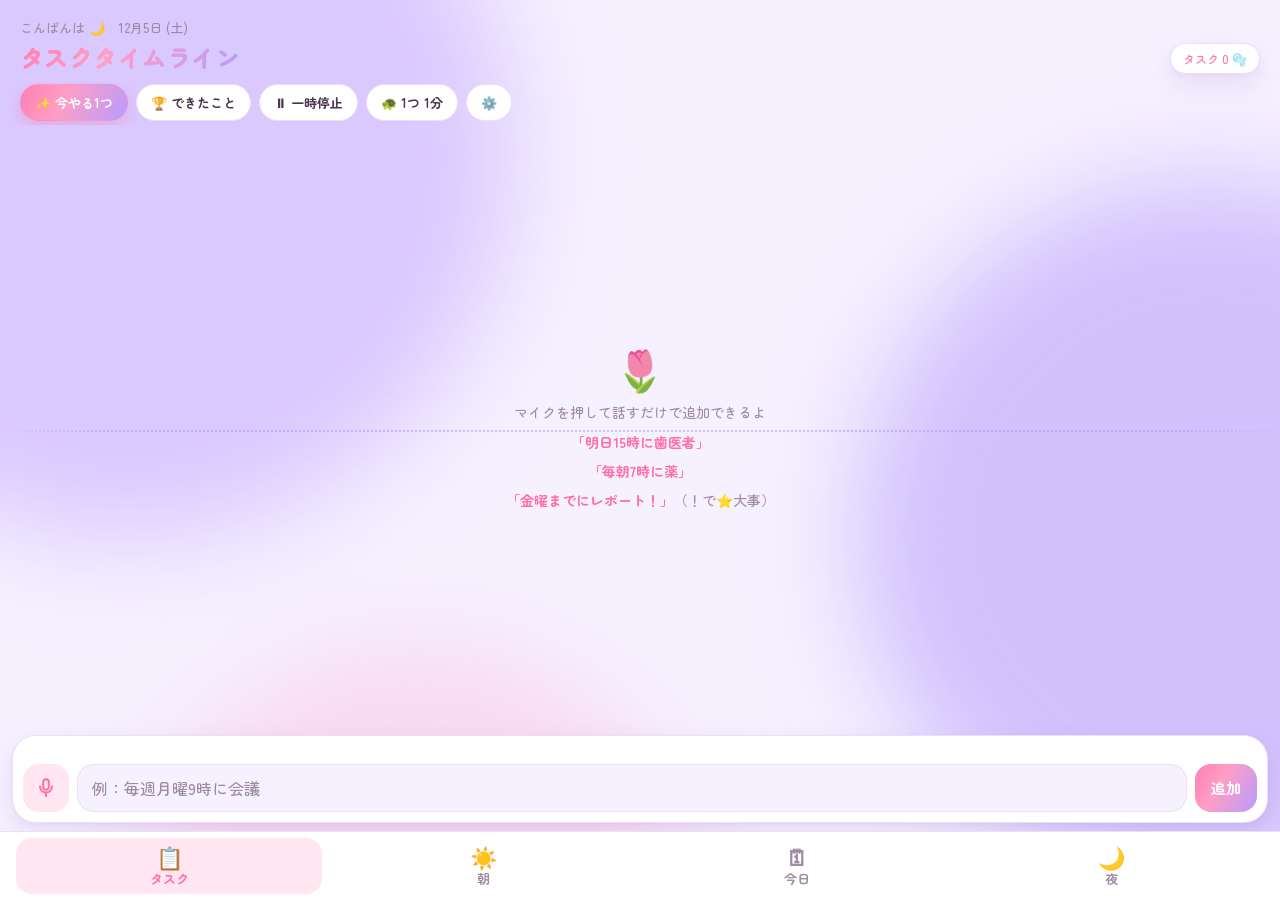
==== index.html @ 44897091 "Add Today and Night tabs, habits, pet, insights, Siri add, step check-off, hidden weight Co-Authored" ====
<!doctype html>
<html lang="ja">
<head>
<meta charset="utf-8">
<meta name="viewport" content="width=device-width, initial-scale=1, viewport-fit=cover">
<meta name="theme-color" content="#f6f1ff" media="(prefers-color-scheme: light)">
<meta name="theme-color" content="#1b1528" media="(prefers-color-scheme: dark)">
<meta name="apple-mobile-web-app-capable" content="yes">
<meta name="mobile-web-app-capable" content="yes">
<meta name="apple-mobile-web-app-status-bar-style" content="default">
<meta name="apple-mobile-web-app-title" content="タスク">
<title>タスクタイムライン</title>
<link rel="manifest" href="manifest.webmanifest">
<link rel="icon" href="icon-192.png">
<link rel="apple-touch-icon" href="apple-touch-icon.png">
<link rel="preconnect" href="https://fonts.googleapis.com">
<link rel="preconnect" href="https://fonts.gstatic.com" crossorigin>
<link href="https://fonts.googleapis.com/css2?family=Zen+Maru+Gothic:wght@500;700;900&display=swap" rel="stylesheet">
<style>
  :root {
    --bg: #f6f1ff;
    --surface: #ffffff;
    --text: #4a3550;
    --muted: #a08ba6;
    --line: #eadff5;
    --accent: #ff6fa8;
    --accent-2: #a98bff;
    --accent-soft: #ffe6f0;
    --done: #3fbf93;
    --warn: #ff5d7a;
    --star: #ffb020;
    --shadow: 0 2px 4px rgba(150, 110, 200, .08), 0 10px 26px rgba(150, 110, 200, .16);
    --grad: linear-gradient(120deg, #ff7eb3 0%, #ff9ec4 40%, #b79bff 100%);
    --blob1: rgba(196, 168, 255, .55);
    --blob2: rgba(165, 135, 250, .45);
    --blob3: rgba(255, 180, 220, .38);

    /* カードのパステル5色：背景 / ふち / 文字 */
    --c0-bg: #ffe4ef; --c0-bd: #ffc6dc; --c0-ink: #d6457f;
    --c1-bg: #eee6ff; --c1-bd: #d8c9ff; --c1-ink: #7556d6;
    --c2-bg: #ffeadf; --c2-bd: #ffd1b8; --c2-ink: #d0663a;
    --c3-bg: #ddf6ec; --c3-bd: #b5e8d4; --c3-ink: #2d9471;
    --c4-bg: #fff3c9; --c4-bd: #ffe38c; --c4-ink: #b08300;
  }
  @media (prefers-color-scheme: dark) {
    :root {
      --bg: #1b1528;
      --surface: #2a2136;
      --text: #fbeef6;
      --muted: #b9a2c0;
      --line: #3d3048;
      --accent: #ff8ab8;
      --accent-2: #bba4ff;
      --accent-soft: #3a2538;
      --done: #6fd9b0;
      --warn: #ff7d93;
      --star: #ffc94d;
      --shadow: 0 2px 4px rgba(0, 0, 0, .25), 0 10px 26px rgba(0, 0, 0, .35);
      --blob1: rgba(150, 110, 255, .26);
      --blob2: rgba(120, 90, 230, .24);
      --blob3: rgba(255, 110, 180, .14);

      --c0-bg: #432739; --c0-bd: #6a3a57; --c0-ink: #ffa3c8;
      --c1-bg: #352b4f; --c1-bd: #514174; --c1-ink: #c6b3ff;
      --c2-bg: #442e2a; --c2-bd: #6b443a; --c2-ink: #ffb894;
      --c3-bg: #23392f; --c3-bd: #335a49; --c3-ink: #8ee5c2;
      --c4-bg: #3d3622; --c4-bd: #63562f; --c4-ink: #ffdd7a;
    }
  }
  * { box-sizing: border-box; -webkit-tap-highlight-color: transparent; }
  html, body { margin: 0; height: 100%; }
  body {
    background: var(--bg);
    color: var(--text);
    font-family: "Zen Maru Gothic", "Hiragino Maru Gothic ProN", "Hiragino Sans", sans-serif;
    font-weight: 500;
    display: flex; flex-direction: column;
    overflow: hidden;
    padding-top: env(safe-area-inset-top);
    -webkit-font-smoothing: antialiased;
  }
  button { font-family: inherit; font-weight: 700; cursor: pointer; }
  [hidden] { display: none !important; }

  /* ふんわり背景 */
  .bgfx { position: fixed; inset: 0; z-index: 0; pointer-events: none; overflow: hidden; }
  .bgfx i { position: absolute; border-radius: 50%; filter: blur(50px); animation: float 18s ease-in-out infinite alternate; }
  .bgfx i:nth-child(1) { width: 60vmax; height: 60vmax; left: -20vmax; top: -18vmax; background: var(--blob1); }
  .bgfx i:nth-child(2) { width: 55vmax; height: 55vmax; right: -22vmax; top: 20vh; background: var(--blob2); animation-delay: -6s; }
  .bgfx i:nth-child(3) { width: 45vmax; height: 45vmax; left: 10vw; bottom: -25vmax; background: var(--blob3); animation-delay: -12s; }
  @keyframes float { to { transform: translate(4vmax, 3vmax) scale(1.08); } }

  header, .controls, .stage, .composer { position: relative; z-index: 1; }
  header { padding: 18px 20px 8px; display: flex; align-items: flex-end; justify-content: space-between; gap: 12px; }
  .hello { font-size: 13px; color: var(--muted); }
  h1 {
    font-size: 24px; font-weight: 900; margin: 2px 0 0; letter-spacing: .02em;
    background: var(--grad); -webkit-background-clip: text; background-clip: text; color: transparent;
  }
  .count {
    font-size: 12px; color: var(--accent); background: var(--surface); border: 1.5px solid var(--line);
    border-radius: 999px; padding: 6px 12px; white-space: nowrap; box-shadow: var(--shadow);
  }
  .count b { font-size: 15px; font-weight: 900; }

  .controls { display: flex; gap: 8px; padding: 2px 20px 4px; overflow-x: auto; scrollbar-width: none; }
  .controls::-webkit-scrollbar { display: none; }
  .chip {
    flex: none;
    border: 1.5px solid var(--line); background: var(--surface); color: var(--text);
    border-radius: 999px; padding: 8px 14px; font-size: 13px;
    transition: transform .15s;
  }
  .chip:active, .btn:active, button.add:active, .mic:active, .row:active { transform: scale(.95); }
  .chip.primary {
    border-color: transparent; background: var(--grad); color: #fff;
    box-shadow: 0 6px 16px rgba(255, 111, 168, .35);
  }
  .chip[aria-pressed="true"]:not(.primary) { border-color: var(--accent); color: var(--accent); background: var(--accent-soft); }

  /* タイムライン */
  .stage {
    flex: 1; overflow: hidden;
    touch-action: pan-y; user-select: none; -webkit-user-select: none; -webkit-touch-callout: none;
    -webkit-mask-image: linear-gradient(90deg, transparent, #000 8%, #000 92%, transparent);
            mask-image: linear-gradient(90deg, transparent, #000 8%, #000 92%, transparent);
  }
  .axis {
    position: absolute; left: 0; right: 0; top: 50%; height: 0;
    border-top: 2.5px dotted var(--accent-2); opacity: .5;
  }
  .track { position: absolute; inset: 0; }
  .slot { position: absolute; top: 0; left: 0; width: 180px; height: 100%; will-change: transform; }
  .bob { position: absolute; inset: 0; display: flex; align-items: center; }
  .c0 { --cbg: var(--c0-bg); --bd: var(--c0-bd); --ink: var(--c0-ink); }
  .c1 { --cbg: var(--c1-bg); --bd: var(--c1-bd); --ink: var(--c1-ink); }
  .c2 { --cbg: var(--c2-bg); --bd: var(--c2-bd); --ink: var(--c2-ink); }
  .c3 { --cbg: var(--c3-bg); --bd: var(--c3-bd); --ink: var(--c3-ink); }
  .c4 { --cbg: var(--c4-bg); --bd: var(--c4-bd); --ink: var(--c4-ink); }
  .card {
    position: relative; width: calc(100% - 12px); margin: 0 auto; min-height: 96px;
    background: var(--cbg); border: 2px solid var(--bd);
    border-radius: 22px; padding: 12px 14px 12px; box-shadow: var(--shadow);
    font-size: 15px; line-height: 1.45; word-break: break-word; cursor: pointer;
    transition: transform .2s;
  }
  .slot.overdue .card { border-color: var(--warn); }
  .slot.star .card {
    transform: scale(1.08); border-color: var(--star);
    box-shadow: 0 0 0 3px color-mix(in srgb, var(--star) 30%, transparent), 0 10px 28px color-mix(in srgb, var(--star) 35%, transparent);
  }
  .card .badge { position: absolute; top: -10px; right: -6px; font-size: 18px; filter: drop-shadow(0 2px 3px rgba(0,0,0,.15)); }
  .card.pressing { transform: scale(.92) !important; transition: transform .55s cubic-bezier(.3, .0, .3, 1); }
  .card-top { display: flex; gap: 8px; align-items: flex-start; }
  .emo {
    flex: none; width: 30px; height: 30px; border-radius: 50%;
    display: grid; place-items: center; font-size: 17px;
    background: var(--surface); box-shadow: 0 0 0 2px var(--bd);
  }
  .title { font-weight: 700; padding-top: 4px; }
  .meta { display: flex; flex-wrap: wrap; gap: 4px 6px; margin-top: 8px; font-size: 11px; }
  .tag { border-radius: 999px; padding: 2px 8px; background: var(--surface); color: var(--ink, var(--accent)); font-weight: 700; }
  .tag.today { background: var(--ink, var(--accent)); color: var(--surface); }
  .tag.overdue { background: var(--warn); color: #fff; }
  .slot.done .card { opacity: .55; }
  .slot.done .title { text-decoration: line-through; text-decoration-thickness: 2px; }

  .empty {
    position: absolute; inset: 0; display: grid; place-items: center;
    color: var(--muted); font-size: 14px; text-align: center; padding: 24px; line-height: 2.1;
  }
  .empty .big { font-size: 40px; line-height: 1.2; margin-bottom: 6px; }
  .empty b { color: var(--accent); font-weight: 700; }
  .tip {
    position: absolute; left: 0; right: 0; bottom: 8px; text-align: center;
    font-size: 11px; color: var(--muted); pointer-events: none;
  }

  /* 今やる1つ */
  .focus {
    position: absolute; inset: 0; z-index: 2;
    background: color-mix(in srgb, var(--bg) 82%, transparent);
    backdrop-filter: blur(8px); -webkit-backdrop-filter: blur(8px);
    display: flex; flex-direction: column; align-items: center; justify-content: center;
    padding: 20px; gap: 14px;
  }
  .focus-label {
    font-size: 13px; font-weight: 700; color: var(--accent);
    background: var(--surface); border-radius: 999px; padding: 5px 14px; box-shadow: var(--shadow);
  }
  #focusBody { width: min(340px, 100%); display: flex; flex-direction: column; align-items: center; gap: 14px; }
  .focus-card {
    position: relative;
    width: 100%; min-height: 170px; padding: 26px 22px 22px; border-radius: 30px; text-align: center;
    background: var(--cbg); border: 2.5px solid var(--bd); box-shadow: var(--shadow);
    display: flex; flex-direction: column; justify-content: center; align-items: center; gap: 10px;
    touch-action: none; cursor: grab;
  }
  .focus-card.star { border-color: var(--star); }
  .focus-card .badge { position: absolute; top: -12px; right: 14px; font-size: 26px; }
  .focus-card.enter { animation: enter .5s cubic-bezier(.2, .9, .3, 1.35); }
  @keyframes enter { from { transform: translateX(45vw) scale(.8) rotate(6deg); opacity: 0; } }
  .focus-card .emo { width: 56px; height: 56px; font-size: 30px; box-shadow: 0 0 0 3px var(--bd); }
  .focus-title { font-size: 22px; font-weight: 900; line-height: 1.45; word-break: break-word; color: var(--text); }
  .focus-card .meta { justify-content: center; font-size: 12px; margin: 0; }
  .focus-hint { font-size: 12px; color: var(--muted); text-align: center; }
  .focus-btns { display: flex; gap: 10px; }
  .btn {
    padding: 12px 22px; font-size: 15px; border-radius: 999px;
    border: 1.5px solid var(--line); background: var(--surface); color: var(--text);
    transition: transform .15s;
  }
  .btn.go { border-color: transparent; background: var(--grad); color: #fff; box-shadow: 0 6px 16px rgba(255, 111, 168, .35); }
  .focus-clear { font-size: 18px; font-weight: 700; text-align: center; line-height: 1.9; }
  .focus-clear .big { font-size: 48px; }

  .timer { width: min(340px, 100%); display: flex; flex-direction: column; align-items: center; gap: 8px; }
  .timer-row { display: flex; gap: 6px; align-items: center; font-size: 13px; color: var(--muted); flex-wrap: wrap; justify-content: center; }
  .timer-row .chip { padding: 6px 12px; }
  .timer-left { font-size: 34px; font-weight: 900; font-variant-numeric: tabular-nums; color: var(--accent); }
  .bar { width: 100%; height: 10px; border-radius: 10px; background: var(--surface); box-shadow: inset 0 0 0 1.5px var(--line); overflow: hidden; }
  .bar i { display: block; height: 100%; border-radius: 10px; background: var(--grad); width: 0; transition: width 1s linear; }

  /* 入力欄 */
  .composer {
    margin: 0 12px 8px;
    padding: 8px 10px 10px;
    background: var(--surface); border: 1.5px solid var(--line);
    border-radius: 24px; box-shadow: var(--shadow);
  }
  .preview { min-height: 20px; font-size: 12px; color: var(--accent); padding: 0 6px 6px; font-weight: 700; }
  form.input-row { display: flex; gap: 8px; }
  input {
    flex: 1; min-width: 0; font-size: 16px; padding: 11px 14px; font-family: inherit; font-weight: 500;
    border-radius: 16px; border: 1.5px solid var(--line); background: var(--bg); color: var(--text);
  }
  input::placeholder { color: var(--muted); }
  input:focus { outline: none; border-color: var(--accent); }
  .mic {
    width: 46px; flex: none; border-radius: 16px; border: 0;
    background: var(--accent-soft); color: var(--accent); display: grid; place-items: center;
    transition: transform .15s;
  }
  .mic svg { width: 22px; height: 22px; }
  .mic.listening { background: var(--grad); color: #fff; animation: listen 1.1s ease-in-out infinite; }
  @keyframes listen { 50% { box-shadow: 0 0 0 8px var(--accent-soft); } }
  button.add {
    border: 0; border-radius: 16px; padding: 0 16px; font-size: 15px;
    background: var(--grad); color: #fff; transition: transform .15s;
  }

  /* お知らせ */
  .toast {
    position: fixed; left: 16px; right: 16px; z-index: 40;
    bottom: calc(130px + env(safe-area-inset-bottom));
    display: flex; align-items: center; gap: 12px; justify-content: space-between;
    padding: 12px 16px; border-radius: 18px;
    background: var(--text); color: var(--bg); font-weight: 700;
    font-size: 14px; transform: translateY(12px) scale(.96); opacity: 0; pointer-events: none;
    transition: transform .25s cubic-bezier(.2, .9, .3, 1.3), opacity .2s;
  }
  .toast.show { transform: none; opacity: 1; pointer-events: auto; }
  .toast button { flex: none; border: 0; background: none; color: var(--accent); font-size: 14px; padding: 4px; }

  /* 紙吹雪 */
  .confetti { position: fixed; inset: 0; z-index: 50; pointer-events: none; overflow: hidden; }
  .confetti span {
    position: absolute; left: var(--x); top: var(--y); font-size: var(--s);
    animation: pop 1.2s cubic-bezier(.15, .7, .3, 1) forwards;
  }
  .confetti span.p { width: 9px; height: 13px; border-radius: 3px; background: var(--c); }
  @keyframes pop {
    0% { transform: translate(-50%, -50%) scale(.3); opacity: 1; }
    70% { opacity: 1; }
    100% { transform: translate(calc(-50% + var(--dx)), calc(-50% + var(--dy))) rotate(var(--r)) scale(1); opacity: 0; }
  }

  /* 下のタブ（タスク／朝） */
  .tabbar {
    position: relative; z-index: 6; display: flex; gap: 8px;
    padding: 6px 16px calc(6px + env(safe-area-inset-bottom));
    background: var(--surface); border-top: 1.5px solid var(--line);
  }
  .tabbar button {
    flex: 1; border: 0; background: none; color: var(--muted);
    font-size: 13px; padding: 6px 0; border-radius: 16px;
    display: flex; flex-direction: column; align-items: center; gap: 1px;
  }
  .tabbar button span { font-size: 22px; line-height: 1.1; }
  .tabbar button.on { color: var(--accent); background: var(--accent-soft); }
  .page-view {
    position: fixed; left: 0; right: 0; top: env(safe-area-inset-top); bottom: 70px;
    z-index: 5; background: var(--bg);
  }
  .page-view iframe { position: absolute; inset: 0; width: 100%; height: 100%; border: 0; display: block; }
  body.running .tabbar { display: none; }
  body.running .page-view { bottom: env(safe-area-inset-bottom); }

  /* シート */
  .sheet-bg {
    position: fixed; inset: 0; z-index: 30; background: rgba(60, 40, 90, .28);
    display: none; align-items: flex-end;
  }
  .sheet-bg.open { display: flex; }
  .sheet {
    width: 100%; background: var(--surface); border-radius: 28px 28px 0 0;
    padding: 22px 16px calc(18px + env(safe-area-inset-bottom));
    max-height: 88vh; overflow-y: auto;
    animation: up .28s cubic-bezier(.2, .9, .3, 1.1);
  }
  .sheet.tall { height: 88vh; }
  @keyframes up { from { transform: translateY(40px); opacity: 0; } }
  .sheet h2 { margin: 0 0 4px; font-size: 18px; font-weight: 900; }
  .sheet p.title-line { margin: 0 0 4px; font-size: 18px; font-weight: 700; word-break: break-word; }
  .sheet .hint { font-size: 13px; color: var(--muted); margin-bottom: 12px; line-height: 1.7; }
  .row {
    display: block; width: 100%; padding: 14px 16px; margin-top: 8px; font-size: 15px; text-align: left;
    border-radius: 16px; border: 1.5px solid var(--line); background: var(--bg); color: var(--text);
    transition: transform .15s;
  }
  .row small { float: right; color: var(--muted); font-size: 13px; font-weight: 500; }
  .row.center { text-align: center; }
  .row.go { background: var(--grad); color: #fff; border-color: transparent; }
  .danger { color: var(--warn); }
  .grid { display: grid; grid-template-columns: repeat(4, 1fr); gap: 8px; }
  .grid2 { display: grid; grid-template-columns: 1fr 1fr; gap: 0 8px; }
  .grid button {
    padding: 12px 0; font-size: 14px; border-radius: 16px;
    border: 1.5px solid var(--line); background: var(--bg); color: var(--text);
  }
  .grid button.on { border-color: transparent; color: #fff; background: var(--grad); }
  .custom { display: flex; gap: 8px; align-items: center; margin-top: 12px; }
  .custom input { flex: 1; }
  .custom span { color: var(--muted); }
  .sub-preview { min-height: 18px; font-size: 12px; color: var(--accent); font-weight: 700; padding: 6px 4px 0; }

  /* できたこと */
  .stats { display: grid; grid-template-columns: repeat(3, 1fr); gap: 8px; margin: 12px 0 18px; }
  .stat {
    background: var(--bg); border: 1.5px solid var(--line); border-radius: 18px;
    padding: 12px 6px; text-align: center;
  }
  .stat b { display: block; font-size: 26px; font-weight: 900; color: var(--accent); line-height: 1.2; }
  .stat span { font-size: 11px; color: var(--muted); }
  .stat.fire b { background: linear-gradient(120deg, #ff8a3d, #ff4f8b); -webkit-background-clip: text; background-clip: text; color: transparent; }
  .day-head { font-size: 13px; font-weight: 900; color: var(--muted); margin: 16px 4px 6px; display: flex; justify-content: space-between; }
  .done-item {
    display: flex; align-items: center; gap: 10px; padding: 10px 12px; margin-bottom: 6px;
    background: var(--bg); border-radius: 16px; border: 1.5px solid var(--line);
  }
  .done-item .emo { width: 32px; height: 32px; box-shadow: 0 0 0 2px var(--line); }
  .done-item .txt { flex: 1; min-width: 0; font-weight: 700; word-break: break-word; font-size: 14px; }
  .done-item .txt small { display: block; font-weight: 500; color: var(--muted); font-size: 11px; }
  .done-item button {
    flex: none; border: 0; border-radius: 999px; padding: 6px 10px; font-size: 12px;
    background: var(--surface); color: var(--accent); box-shadow: 0 0 0 1.5px var(--line);
  }
  .done-item button.x { color: var(--muted); padding: 6px 9px; }
  .done-empty { text-align: center; color: var(--muted); padding: 30px 0; line-height: 2; }

  .setting-note { font-size: 12px; color: var(--muted); margin: 6px 4px 0; line-height: 1.7; }
</style>
</head>
<body>
  <div class="bgfx"><i></i><i></i><i></i></div>

  <header>
    <div>
      <div class="hello" id="hello"></div>
      <h1>タスクタイムライン</h1>
    </div>
    <span class="count" id="count"></span>
  </header>
  <div class="controls">
    <button class="chip primary" id="focusBtn" aria-pressed="false">✨ 今やる1つ</button>
    <button class="chip" id="doneBtn">🏆 できたこと</button>
    <button class="chip" id="pause" aria-pressed="false">⏸ 一時停止</button>
    <button class="chip" id="speedBtn"></button>
    <button class="chip" id="settingsBtn" aria-label="設定">⚙️</button>
  </div>

  <div class="stage" id="stage">
    <div class="axis"></div>
    <div class="track" id="track"></div>
    <div class="empty" id="empty">
      <div><div class="big">🌷</div>マイクを押して話すだけで追加できるよ<br>
      <b>「明日15時に歯医者」</b><br><b>「毎朝7時に薬」</b><br><b>「金曜までにレポート！」</b>（！で⭐大事）</div>
    </div>
    <div class="tip" id="tip">タップでメニュー ・ 長押しで完了 💖</div>
    <div class="focus" id="focus" hidden>
      <div class="focus-label">✨ 今やること</div>
      <div id="focusBody"></div>
      <div class="timer" id="timer"></div>
    </div>
  </div>

  <div class="composer">
    <div class="preview" id="preview"></div>
    <form class="input-row" id="form" autocomplete="off">
      <button class="mic" id="mic" type="button" aria-label="話して追加">
        <svg viewBox="0 0 24 24" fill="none" stroke="currentColor" stroke-width="2.2" stroke-linecap="round" stroke-linejoin="round"><rect x="9" y="2.5" width="6" height="11.5" rx="3"/><path d="M5.5 10.5a6.5 6.5 0 0 0 13 0M12 17v4"/></svg>
      </button>
      <input id="input" placeholder="例：毎週月曜9時に会議" maxlength="80" enterkeyhint="done">
      <button class="add" type="submit">追加</button>
    </form>
  </div>

  <div class="page-view" id="pageView" hidden></div>
  <nav class="tabbar" id="tabbar">
    <button type="button" class="on" data-tab="tasks"><span>📋</span>タスク</button>
    <button type="button" data-tab="morning"><span>☀️</span>朝</button>
    <button type="button" data-tab="today"><span>🗓</span>今日</button>
    <button type="button" data-tab="night"><span>🌙</span>夜</button>
  </nav>

  <div class="toast" id="toast"><span id="toastMsg"></span><button id="toastUndo" type="button">取り消す</button></div>
  <div class="confetti" id="confetti"></div>

  <!-- タスク操作 -->
  <div class="sheet-bg" id="taskSheet">
    <div class="sheet">
      <p class="title-line" id="sheetTitle"></p>
      <div class="hint" id="sheetDue"></div>
      <div id="editBox" hidden>
        <form class="custom input-row" id="editForm" style="margin:0" autocomplete="off">
          <input id="editInput" maxlength="80" enterkeyhint="done" aria-label="新しい内容">
          <button class="add" type="submit" style="padding:12px 16px">保存</button>
        </form>
        <div class="sub-preview" id="editPreview"></div>
      </div>
      <button class="row center go" id="toggleDone">完了にする</button>
      <div class="grid2">
        <button class="row center" id="editTitleBtn">✏️ タイトル</button>
        <button class="row center" id="editDueBtn">📅 日時</button>
        <button class="row center" id="starBtn">⭐ 大事にする</button>
        <button class="row center" id="sheetSnooze">⏰ 延期</button>
      </div>
      <button class="row center danger" id="remove">削除</button>
      <button class="row center" data-close>閉じる</button>
    </div>
  </div>

  <!-- 延期 -->
  <div class="sheet-bg" id="snoozeSheet">
    <div class="sheet">
      <h2>⏰ いつにする？</h2>
      <div class="hint" id="snoozeHint"></div>
      <div id="snoozeList"></div>
      <button class="row center" data-close>閉じる</button>
    </div>
  </div>

  <!-- できたこと -->
  <div class="sheet-bg" id="doneSheet">
    <div class="sheet tall">
      <h2>🏆 できたこと</h2>
      <div class="stats" id="stats"></div>
      <div id="doneList"></div>
      <button class="row center" data-close>閉じる</button>
    </div>
  </div>

  <!-- 流れる速さ -->
  <div class="sheet-bg" id="speedSheet">
    <div class="sheet">
      <h2>🐢 流れる速さ 🐇</h2>
      <div class="hint">1つのタスクが、画面の右端から左端まで流れる時間です</div>
      <div class="grid" id="speedGrid"></div>
      <div class="custom">
        <input id="speedInput" type="number" inputmode="decimal" min="0.1" max="120" step="0.1" placeholder="好きな時間">
        <span>分</span>
        <button class="add" id="speedSet" type="button" style="padding:12px 16px">決定</button>
      </div>
      <button class="row center" data-close>閉じる</button>
    </div>
  </div>

  <!-- 設定 -->
  <div class="sheet-bg" id="settingsSheet">
    <div class="sheet">
      <h2>⚙️ 設定</h2>
      <button class="row" id="notifyBtn">🔔 通知<small id="notifyState"></small></button>
      <div class="setting-note" id="notifyNote"></div>
      <button class="row" id="exportBtn">💾 バックアップを保存<small id="backupState">ファイルに書き出す</small></button>
      <button class="row" id="importBtn">📂 バックアップから戻す<small>ファイルを選ぶ</small></button>
      <input type="file" id="importFile" accept="application/json,.json" hidden>
      <div class="setting-note">タスクはこの端末の中に保存されています。iPhoneでは「ホーム画面に追加」して使うと、データが消えにくくなります。</div>
      <button class="row center" data-close>閉じる</button>
    </div>
  </div>

<script>
const KEY = 'task-app:tasks';
const LOG_KEY = 'task-app:log';
const SPEED_KEY = 'task-app:crossMinutes';
const BACKUP_KEY = 'task-app:lastBackup';   // 最後にバックアップした時刻（ミリ秒）
const NAG_KEY = 'task-app:backupNag';       // 最後に「保存しておく？」と出した時刻
const SLOT_W = 180;
const SPEED_CHOICES = [1 / 6, 0.5, 1, 2, 3, 5, 10, 30];
const WD = '日月火水木金土';
const DAY = 86400e3;

function read(key, fallback) {
  try { const v = JSON.parse(localStorage.getItem(key)); return v ?? fallback; } catch { return fallback; }
}
function write(key, value) {
  try { localStorage.setItem(key, JSON.stringify(value)); } catch {}
}

let tasks = read(KEY, []);
let log = read(LOG_KEY, []);   // 完了の記録 { id, taskId, title, at, repeat }
let crossMinutes = read(SPEED_KEY, 1);
let offset = 0, paused = false, dragging = false, lastX = 0, moved = 0;
let selectedId = null;
let view = [], slots = [];
let focusMode = false, skipped = new Set(), current = null;

const $ = id => document.getElementById(id);
const track = $('track'), stage = $('stage');
const save = () => { write(KEY, tasks); write(LOG_KEY, log); };
const newId = () => Date.now().toString(36) + Math.random().toString(36).slice(2, 6);
const pad = n => String(n).padStart(2, '0');
const startOfDay = d => new Date(d.getFullYear(), d.getMonth(), d.getDate());
const addDays = (d, n) => new Date(d.getFullYear(), d.getMonth(), d.getDate() + n);
const withTime = (d, h, mi) => new Date(d.getFullYear(), d.getMonth(), d.getDate(), h, mi);
const dayKey = ts => { const d = new Date(ts); return `${d.getFullYear()}-${d.getMonth() + 1}-${d.getDate()}`; };
const sameDay = (a, b) => dayKey(a) === dayKey(b);

// 以前のデータの引き継ぎ：完了済みなのに記録がないものを記録に入れる
tasks.forEach(t => {
  if (t.done && !t.doneAt) {
    t.doneAt = Date.now();
    log.push({ id: newId(), taskId: t.id, title: t.title, at: t.doneAt, repeat: false });
  }
});
save();
try { navigator.storage && navigator.storage.persist && navigator.storage.persist(); } catch {}

/* ───────── 絵文字と色 ───────── */
const EMOJI = [
  [/歯医者|歯科|歯/, '🦷'], [/病院|通院|診察|健診|検診/, '🏥'], [/薬|サプリ/, '💊'],
  [/ゴミ|ごみ/, '🗑️'], [/会議|ミーティング|打ち合わせ|mtg/i, '💼'], [/電話|連絡|tel/i, '📞'],
  [/メール|返信|LINE|ライン/i, '💌'], [/買|購入|スーパー|コンビニ|牛乳|卵/, '🛍️'],
  [/支払|払う|家賃|振込|請求|税/, '💸'], [/掃除|片付け|片づけ/, '🧹'], [/洗濯/, '🧺'],
  [/料理|ご飯|ごはん|夕飯|朝ごはん|ランチ|弁当/, '🍳'], [/ジム|筋トレ|運動|ストレッチ|ヨガ|ランニング/, '💪'],
  [/美容院|美容室|ネイル|まつげ|カット/, '💇‍♀️'], [/レポート|資料|書類|提出|課題|宿題/, '📝'],
  [/勉強|読書|本/, '📚'], [/日記|ノート/, '📔'], [/誕生日|プレゼント/, '🎁'],
  [/旅行|予約|ホテル|チケット/, '✈️'], [/出勤|仕事|会社/, '👜'], [/寝る|睡眠|早寝/, '🌙'],
  [/水やり|花|植物/, '🌱'], [/水|ドリンク/, '🥤'], [/猫|ねこ/, '🐱'], [/犬|いぬ|散歩/, '🐶'],
  [/カフェ|コーヒー/, '☕'], [/デート|会う|友達/, '💕'], [/お風呂|風呂|シャワー/, '🛁'],
];
const FALLBACK = ['🌷', '✨', '🍓', '🫧', '🎀', '🌈', '💫', '🍑'];
const hash = (s, seed, mul) => { let h = seed; for (const c of String(s)) h = (h * mul + c.charCodeAt(0)) >>> 0; return h; };
function emojiFor(t) {
  for (const [re, e] of EMOJI) if (re.test(t.title)) return e;
  return FALLBACK[hash(t.id, 0, 31) % FALLBACK.length];
}
const colorFor = t => `c${hash(t.id, 7, 17) % 5}`;

/* ───────── 繰り返し ───────── */
function occurs(rep, d) {
  const dow = d.getDay();
  if (rep.type === 'daily') return true;
  if (rep.type === 'weekdays') return dow >= 1 && dow <= 5;
  if (rep.type === 'weekly') return rep.days.includes(dow);
  if (rep.type === 'monthly') {
    const last = new Date(d.getFullYear(), d.getMonth() + 1, 0).getDate();
    return d.getDate() === Math.min(rep.day, last);
  }
  return false;
}
// from の日（含む）以降で、最初に当てはまる日時
function firstOccurrence(rep, from, h, mi, allDay) {
  const now = new Date();
  for (let i = 0; i < 400; i++) {
    const day = addDays(startOfDay(from), i);
    if (!occurs(rep, day)) continue;
    const at = allDay ? day : withTime(day, h, mi);
    if (allDay ? day >= startOfDay(now) : at > now) return at;
  }
  return null;
}
function nextDue(t) {
  const d = new Date(t.due);
  return firstOccurrence(t.repeat, addDays(startOfDay(d), 1), d.getHours(), d.getMinutes(), t.allDay)?.getTime() ?? null;
}
function repeatLabel(rep) {
  if (!rep) return '';
  if (rep.type === 'daily') return '毎日';
  if (rep.type === 'weekdays') return '平日';
  if (rep.type === 'weekly') return `毎週${rep.days.map(i => WD[i]).join('・')}`;
  if (rep.type === 'monthly') return `毎月${rep.day}日`;
  return '';
}

/* ───────── 日本語の日時を読み取る ───────── */
function parseJa(raw) {
  let text = raw.replace(/[０-９：／]/g, c => String.fromCharCode(c.charCodeAt(0) - 0xFEE0));
  const now = new Date();
  const today = startOfDay(now);
  let date = null, h = null, mi = 0, m, repeat = null, night = false;
  const take = re => { const r = text.match(re); if (r) text = text.replace(r[0], ' '); return r; };

  // 最後に「！」があれば大事マーク
  let star = false;
  if (/[!！]+\s*$/.test(text)) { star = true; text = text.replace(/[!！]+\s*$/, ''); }

  // 繰り返し
  if (take(/平日/)) repeat = { type: 'weekdays' };
  else if ((m = take(/毎月\s*(\d{1,2})\s*日/))) repeat = { type: 'monthly', day: +m[1] };
  else if ((m = take(/毎週\s*([日月火水木金土・、と曜]+)/))) {
    const days = [...new Set([...m[1].replace(/曜日?/g, '')].filter(c => WD.includes(c)).map(c => WD.indexOf(c)))].sort();
    repeat = { type: 'weekly', days: days.length ? days : [today.getDay()] };
  } else if ((m = take(/毎\s*([日月火水木金土])曜日?/))) repeat = { type: 'weekly', days: [WD.indexOf(m[1])] };
  else if ((m = take(/毎(日|朝|晩|夜)/))) { repeat = { type: 'daily' }; night = m[1] === '晩' || m[1] === '夜'; }
  else if (take(/毎週/)) repeat = { type: 'weekly', days: [today.getDay()] };
  else if (take(/毎月/)) repeat = { type: 'monthly', day: today.getDate() };

  // ○時間後・○分後
  if (!repeat && ((m = take(/(\d+)\s*時間後/)) || (m = take(/(\d+)\s*分後/)))) {
    const ms = m[0].includes('時間') ? +m[1] * 3600e3 : +m[1] * 60e3;
    return finish(text, raw, new Date(now.getTime() + ms), false, null, star);
  }

  // 日付
  if (!repeat) {
    if ((m = take(/(\d+)\s*日後/))) date = addDays(today, +m[1]);
    else if (take(/明後日|あさって/)) date = addDays(today, 2);
    else if (take(/明日|あした/)) date = addDays(today, 1);
    else if (take(/今日|きょう/)) date = today;
    else if ((m = take(/(\d{1,2})\s*月\s*(\d{1,2})\s*日/)) || (m = take(/(\d{1,2})\/(\d{1,2})/))) {
      date = new Date(today.getFullYear(), +m[1] - 1, +m[2]);
      if (date < today) date.setFullYear(date.getFullYear() + 1);
    } else if ((m = take(/(今週|来週|再来週)?\s*の?\s*([日月火水木金土])曜日?/))) {
      const target = WD.indexOf(m[2]);
      const dow = today.getDay();
      if (m[1]) {
        const monday = addDays(today, -((dow + 6) % 7));
        date = addDays(monday, (target + 6) % 7 + { 今週: 0, 来週: 1, 再来週: 2 }[m[1]] * 7);
      } else {
        date = addDays(today, (target - dow + 7) % 7);
      }
    } else if ((m = take(/(\d{1,2})\s*日/))) {
      date = new Date(today.getFullYear(), today.getMonth(), +m[1]);
      if (date < today) date.setMonth(date.getMonth() + 1);
    }
  }

  // 時刻
  let ampm = null;
  if ((m = take(/(午前|午後|朝|夜|夕方|夜中)?\s*(\d{1,2})\s*時\s*(半|(\d{1,2})\s*分)?/))) {
    ampm = m[1]; h = +m[2]; mi = m[3] === '半' ? 30 : (m[4] ? +m[4] : 0);
  } else if ((m = take(/(午前|午後|朝|夜|夕方)?\s*(\d{1,2}):(\d{2})/))) {
    ampm = m[1]; h = +m[2]; mi = +m[3];
  }
  if (h !== null) {
    if (!ampm && night) ampm = '夜';
    if (['午後', '夜', '夕方'].includes(ampm) && h < 12) h += 12;
    if (ampm === '午前' && h === 12) h = 0;
    if (h > 23 || mi > 59) h = null;
  }

  if (repeat) {
    const allDay = h === null;
    const first = firstOccurrence(repeat, today, h ?? 0, mi, allDay);
    return finish(text, raw, first, allDay, repeat, star);
  }
  if (date && h !== null) return finish(text, raw, withTime(date, h, mi), false, null, star);
  if (date) return finish(text, raw, date, true, null, star);
  if (h !== null) {
    let d = withTime(today, h, mi);
    if (d < now) d = withTime(addDays(today, 1), h, mi);
    return finish(text, raw, d, false, null, star);
  }
  return finish(text, raw, null, false, null, star);
}
function finish(text, raw, d, allDay, repeat, star) {
  let title = text.replace(/[\s。、]+/g, ' ').trim();
  if (d || repeat) {
    title = text
      .replace(/(^|\s)(までには|までに|まで|には|に|から|の|は|で|、|,)+/g, '$1')
      .replace(/[\s。、]+/g, ' ').trim();
  }
  return { title: title || raw.replace(/[!！]+\s*$/, '').trim(), due: d ? d.getTime() : null, allDay, repeat, star };
}

/* ───────── 表示用 ───────── */
function dayLabel(ts) {
  const d = new Date(ts);
  const diff = Math.round((startOfDay(d) - startOfDay(new Date())) / DAY);
  return diff === 0 ? '今日' : diff === 1 ? '明日' : diff === 2 ? 'あさって' : diff === -1 ? '昨日'
    : `${d.getMonth() + 1}/${d.getDate()}(${WD[d.getDay()]})`;
}
function dueLabel(t) {
  if (!t.due) return '';
  const d = new Date(t.due);
  return t.allDay ? dayLabel(t.due) : `${dayLabel(t.due)} ${d.getHours()}:${pad(d.getMinutes())}`;
}
function isOverdue(t) {
  if (!t.due || t.done) return false;
  return t.allDay ? startOfDay(new Date(t.due)) < startOfDay(new Date()) : t.due < Date.now();
}
const isToday = t => t.due && !t.done && sameDay(t.due, Date.now());
// 終日は「その日の終わり」として比べる
const dueKey = t => !t.due ? Infinity : t.allDay ? t.due + DAY - 1 : t.due;
// 並び順：未完了 → ⭐大事 → 期限が近い → 古い順
const byPriority = (a, b) => (!!a.done - !!b.done) || (!!b.star - !!a.star) || dueKey(a) - dueKey(b) || a.created - b.created;

function metaHtml(t) {
  const parts = [];
  if (t.due) {
    const cls = isOverdue(t) ? 'overdue' : isToday(t) ? 'today' : '';
    parts.push(`<span class="tag ${cls}">${isOverdue(t) ? '⚠ 期限切れ ' : '🕒 '}${dueLabel(t)}</span>`);
  }
  if (t.repeat) parts.push(`<span class="tag">🔁 ${repeatLabel(t.repeat)}</span>`);
  return parts.length ? `<div class="meta">${parts.join('')}</div>` : '';
}

/* ───────── 記録（できたこと） ───────── */
function streak() {
  const days = new Set(log.map(e => dayKey(e.at)));
  let d = startOfDay(new Date());
  if (!days.has(dayKey(d))) d = addDays(d, -1); // 今日まだでも、昨日まで続いていれば継続中
  let n = 0;
  while (days.has(dayKey(d))) { n++; d = addDays(d, -1); }
  return n;
}
const todayDone = () => log.filter(e => sameDay(e.at, Date.now())).length;

/* ───────── タイムライン ───────── */
// タイムラインに出すもの：未完了＋今日完了したもの（翌日には「できたこと」へ）
const onTimeline = () => tasks.filter(t => !t.done || sameDay(t.doneAt, Date.now()));
// カードは横一列に並べる
const STEP = SLOT_W;
// 一周の長さ：全部が1列に並ぶ長さ。画面より短いときは「画面の幅＋カード1枚分」にして、
// 列が途切れず右端から戻ってくるようにする
const loopLen = () => Math.max(view.length * STEP, stage.clientWidth + SLOT_W);

function greet() {
  const now = new Date(), h = now.getHours();
  const hi = h < 5 ? 'おつかれさま 🌙' : h < 11 ? 'おはよう ☀️' : h < 17 ? 'こんにちは 🌷' : 'こんばんは 🌙';
  return `${hi}　${now.getMonth() + 1}月${now.getDate()}日 (${WD[now.getDay()]})`;
}

function render() {
  $('hello').textContent = greet();
  view = onTimeline().sort(byPriority);
  const left = tasks.filter(t => !t.done).length;
  const todayN = tasks.filter(t => isToday(t) || isOverdue(t)).length;
  $('count').innerHTML = tasks.length ? `今日 <b>${todayN}</b> ・ 残り <b>${left}</b>` : 'タスク 0 🫧';
  const s = streak(), td = todayDone();
  $('doneBtn').textContent = `🏆 できたこと${td ? ` ${td}` : ''}${s >= 2 ? ` · 🔥${s}日` : ''}`;
  $('empty').style.display = view.length || focusMode ? 'none' : 'grid';
  $('tip').hidden = !view.length || focusMode;

  track.innerHTML = '';
  slots = [];
  if (!view.length) return;
  // 1つのタスクにつきカードは1枚だけ
  const frag = document.createDocumentFragment();
  view.forEach((t, i) => {
    const slot = document.createElement('div');
    const state = (t.done ? ' done' : isOverdue(t) ? ' overdue' : '') + (t.star && !t.done ? ' star' : '');
    slot.className = `slot ${colorFor(t)}${state}`;
    slot.innerHTML = `<div class="bob">
      <div class="card" data-id="${t.id}">${t.star && !t.done ? '<span class="badge">⭐</span>' : ''}<div class="card-top"><span class="emo">${t.done ? '✅' : emojiFor(t)}</span><div class="title"></div></div>${metaHtml(t)}</div></div>`;
    slot.querySelector('.title').textContent = t.title;
    slots.push(slot);
    frag.appendChild(slot);
  });
  track.appendChild(frag);
  placeSlots();
}
function placeSlots() {
  const L = loopLen();
  offset = ((offset % L) + L) % L;
  slots.forEach((s, i) => {
    // ひとつながりの列で左へ流れ、左端の外へ出たら右端に戻る
    const x = ((stage.clientWidth * .3 + i * STEP - offset) % L + L) % L;
    s.style.transform = `translateX(${x - SLOT_W}px)`;
  });
}

let prev = performance.now();
function tick(now) {
  const dt = Math.min(now - prev, 100) / 1000;
  prev = now;
  if (slots.length) {
    // 画面の幅を crossMinutes 分で横切る速さ
    if (!paused && !dragging && !focusMode) offset += stage.clientWidth / (crossMinutes * 60) * dt;
    placeSlots();
  }
  requestAnimationFrame(tick);
}

/* ───────── なぞる・タップ・長押し ───────── */
let pressTimer = null, pressCard = null, pressFired = false;
function cancelPress() {
  clearTimeout(pressTimer);
  pressTimer = null;
  if (pressCard) pressCard.classList.remove('pressing');
}
stage.addEventListener('contextmenu', e => e.preventDefault());
stage.addEventListener('pointerdown', e => {
  if (focusMode) return;
  dragging = true; lastX = e.clientX; moved = 0; pressFired = false;
  pressCard = e.target.closest && e.target.closest('.card');
  const t = pressCard && tasks.find(t => t.id === pressCard.dataset.id);
  if (t && !t.done) {
    pressCard.classList.add('pressing');
    pressTimer = setTimeout(() => {
      pressFired = true;
      const r = pressCard.getBoundingClientRect();
      cancelPress();
      complete(t, r.left + r.width / 2, r.top + r.height / 2);
    }, 550);
  }
});
window.addEventListener('pointermove', e => {
  if (!dragging) return;
  const dx = e.clientX - lastX;
  lastX = e.clientX; moved += Math.abs(dx);
  offset -= dx;
  if (moved > 8) cancelPress();
});
window.addEventListener('pointerup', () => {
  if (!dragging) return;
  dragging = false;
  const card = pressCard;
  cancelPress();
  if (!pressFired && moved < 8 && card) openTask(card.dataset.id);
  pressCard = null;
});
window.addEventListener('pointercancel', () => { dragging = false; cancelPress(); pressCard = null; });

/* ───────── お知らせ（取り消し付き） ───────── */
let toastTimer, undoFn = null;
function toast(msg, undo, { label = '取り消す', ms = 4500 } = {}) {
  $('toastMsg').textContent = msg;
  undoFn = undo || null;
  $('toastUndo').textContent = label;
  $('toastUndo').style.display = undo ? '' : 'none';
  $('toast').classList.add('show');
  clearTimeout(toastTimer);
  toastTimer = setTimeout(() => $('toast').classList.remove('show'), ms);
}
$('toastUndo').onclick = () => {
  if (undoFn) undoFn();
  undoFn = null;
  $('toast').classList.remove('show');
};
const refresh = () => {
  save(); render();
  if (focusMode) showFocus(false);
  if ($('doneSheet').classList.contains('open')) renderDone();
};

/* ───────── 紙吹雪 ───────── */
const CHEERS = ['やったね！', 'えらい！', 'すごい！', 'さすが！', 'いい感じ！', 'ナイス！'];
const PARTY = ['💖', '✨', '🎉', '💕', '⭐', '🌸'];
const PAPER = ['#ff7eb3', '#b79bff', '#ffc37a', '#7ee0b8', '#ffe27a', '#8fd3ff'];
function confetti(x = innerWidth / 2, y = innerHeight / 2) {
  if (matchMedia('(prefers-reduced-motion: reduce)').matches) return;
  const box = $('confetti');
  for (let i = 0; i < 34; i++) {
    const s = document.createElement('span');
    const ang = Math.random() * Math.PI * 2;
    const dist = 90 + Math.random() * 170;
    if (i % 3 === 0) { s.textContent = PARTY[i % PARTY.length]; s.style.setProperty('--s', `${16 + Math.random() * 12}px`); }
    else { s.className = 'p'; s.style.setProperty('--c', PAPER[i % PAPER.length]); }
    s.style.setProperty('--x', `${x}px`);
    s.style.setProperty('--y', `${y}px`);
    s.style.setProperty('--dx', `${Math.cos(ang) * dist}px`);
    s.style.setProperty('--dy', `${Math.sin(ang) * dist + 60}px`);
    s.style.setProperty('--r', `${Math.random() * 720 - 360}deg`);
    box.appendChild(s);
    setTimeout(() => s.remove(), 1300);
  }
  try { navigator.vibrate && navigator.vibrate(30); } catch {}
}
const cheer = () => CHEERS[Math.floor(Math.random() * CHEERS.length)];

/* ───────── 追加 ───────── */
function addTask(raw) {
  const p = parseJa(raw);
  if (!p.title) return;
  const t = { id: newId(), title: p.title, due: p.due, allDay: p.allDay, repeat: p.repeat, star: p.star, created: Date.now(), done: false };
  tasks.push(t);
  refresh();
  const extra = [dueLabel(t), repeatLabel(t.repeat) && `🔁${repeatLabel(t.repeat)}`].filter(Boolean).join(' ');
  toast(`${t.star ? '⭐' : emojiFor(t)} ${t.title}${extra ? `（${extra}）` : ''} を追加`, () => {
    tasks = tasks.filter(x => x.id !== t.id);
    refresh();
  });
}
function describe(p) {
  return [p.star && '⭐ 大事', p.due && `🕒 ${dueLabel(p)}`, p.repeat && `🔁 ${repeatLabel(p.repeat)}`].filter(Boolean).join('　');
}
function updatePreview() {
  const v = $('input').value.trim();
  if (!v) { $('preview').textContent = ''; return; }
  const p = parseJa(v);
  const extra = describe(p);
  $('preview').textContent = extra ? `${extra}　「${p.title}」` : '';
}
$('input').addEventListener('input', updatePreview);
$('form').addEventListener('submit', e => {
  e.preventDefault();
  const v = $('input').value.trim();
  if (!v) return;
  addTask(v);
  $('input').value = '';
  updatePreview();
});

/* ───────── 完了（繰り返しは次の回へ・記録に残す） ───────── */
function complete(t, x, y) {
  confetti(x, y);
  const entry = { id: newId(), taskId: t.id, title: t.title, at: Date.now(), repeat: !!t.repeat };
  log.push(entry);
  const dropEntry = () => { log = log.filter(e => e.id !== entry.id); };
  if (t.repeat && t.due) {
    const prevDue = t.due;
    t.due = nextDue(t);
    refresh();
    toast(`${cheer()} 次は ${dueLabel(t)} 🔁`, () => { t.due = prevDue; dropEntry(); refresh(); });
  } else {
    t.done = true;
    t.doneAt = entry.at;
    refresh();
    toast(`${cheer()} 「${t.title}」完了 🎉`, () => { t.done = false; t.doneAt = null; dropEntry(); refresh(); });
  }
}
function uncomplete(t) {
  t.done = false;
  t.doneAt = null;
  const last = [...log].reverse().find(e => e.taskId === t.id);
  if (last) log = log.filter(e => e !== last);
  refresh();
}

/* ───────── 話して追加 ───────── */
const SR = window.SpeechRecognition || window.webkitSpeechRecognition;
let rec = null;
$('mic').onclick = () => {
  if (rec) { rec.stop(); return; }
  if (!SR) {
    toast('このブラウザは音声入力に未対応です。キーボードのマイクを使ってね');
    $('input').focus();
    return;
  }
  rec = new SR();
  rec.lang = 'ja-JP';
  rec.interimResults = true;
  rec.continuous = false;
  let finalText = '';
  rec.onstart = () => { $('mic').classList.add('listening'); $('preview').textContent = '🎤 聞いてるよ…'; };
  rec.onresult = e => {
    const text = Array.from(e.results).map(r => r[0].transcript).join('');
    $('input').value = text;
    updatePreview();
    if (e.results[e.results.length - 1].isFinal) finalText = text;
  };
  rec.onerror = e => {
    if (e.error === 'not-allowed' || e.error === 'service-not-allowed') toast('マイクが許可されていません。ブラウザの設定で許可してね');
    else if (e.error !== 'no-speech' && e.error !== 'aborted') toast('うまく聞き取れなかったみたい。もう一度どうぞ');
  };
  rec.onend = () => {
    $('mic').classList.remove('listening');
    rec = null;
    const v = (finalText || $('input').value).trim();
    if (v) { addTask(v); $('input').value = ''; }
    updatePreview();
  };
  try { rec.start(); } catch { rec = null; toast('音声入力を開始できませんでした'); }
};

/* ───────── 延期 ───────── */
let snoozeTarget = null;
function snoozeOptions() {
  const now = new Date(), today = startOfDay(now);
  const dow = today.getDay();
  const opts = [
    ['☕ 30分後', new Date(now.getTime() + 30 * 60e3)],
    ['🕐 1時間後', new Date(now.getTime() + 60 * 60e3)],
    ['🕒 3時間後', new Date(now.getTime() + 3 * 3600e3)],
  ];
  if (now.getHours() < 19) opts.push(['🌙 今夜', withTime(today, 20, 0)]);
  opts.push(['☀️ 明日の朝', withTime(addDays(today, 1), 9, 0)]);
  if (dow !== 5 && dow !== 6) opts.push(['🎈 週末', withTime(addDays(today, (6 - dow + 7) % 7), 10, 0)]);
  opts.push(['📅 来週', withTime(addDays(today, (8 - dow) % 7 || 7), 9, 0)]);
  return opts;
}
function openSnooze(t) {
  snoozeTarget = t;
  $('snoozeHint').textContent = `${emojiFor(t)} ${t.title}`;
  const list = $('snoozeList');
  list.innerHTML = '';
  for (const [label, d] of snoozeOptions()) {
    const b = document.createElement('button');
    b.className = 'row';
    b.innerHTML = `${label}<small>${dueLabel({ due: d.getTime(), allDay: false })}</small>`;
    b.onclick = () => snoozeTo(d.getTime(), false);
    list.appendChild(b);
  }
  if (focusMode) {
    const b = document.createElement('button');
    b.className = 'row';
    b.innerHTML = '👋 とりあえずスキップ<small>期限はそのまま</small>';
    b.onclick = () => { skipped.add(t.id); closeAll(); showFocus(true); };
    list.appendChild(b);
  }
  closeAll();
  open('snoozeSheet');
}
function snoozeTo(due, allDay) {
  const t = snoozeTarget;
  if (!t) return;
  const before = { due: t.due, allDay: t.allDay };
  t.due = due; t.allDay = allDay;
  closeAll();
  refresh();
  if (focusMode) showFocus(true);
  toast(`⏰ ${dueLabel(t)} に延期したよ`, () => { Object.assign(t, before); refresh(); });
}

/* ───────── 今やる1つ ───────── */
function pickNext() {
  const candidates = tasks.filter(t => !t.done).sort(byPriority);
  if (!candidates.length) return null;
  let rest = candidates.filter(t => !skipped.has(t.id));
  if (!rest.length) { skipped.clear(); rest = candidates; }
  return rest[0];
}
function showFocus(animate) {
  current = pickNext();
  const body = $('focusBody');
  if (!current) {
    body.innerHTML = tasks.length
      ? '<div class="focus-clear"><div class="big">🎉</div>全部おわったよ！<br>えらすぎる〜！</div>'
      : '<div class="focus-clear"><div class="big">🌷</div>タスクを追加すると<br>ここに1つずつ出てくるよ</div>';
    renderTimer();
    return;
  }
  body.innerHTML = `
    <div class="focus-card ${colorFor(current)}${current.star ? ' star' : ''}${animate ? ' enter' : ''}" id="focusCard">
      ${current.star ? '<span class="badge">⭐</span>' : ''}
      <span class="emo">${emojiFor(current)}</span>
      <div class="focus-title"></div>${metaHtml(current)}
    </div>
    <div class="focus-hint">右にスワイプで完了 💖 ・ 左で延期 ⏰</div>
    <div class="focus-btns">
      <button type="button" class="btn" id="fLater">⏰ 延期</button>
      <button type="button" class="btn go" id="fDone">完了 ✓</button>
    </div>`;
  body.querySelector('.focus-title').textContent = current.title;
  $('fLater').onclick = () => openSnooze(current);
  $('fDone').onclick = () => fling(1);
  bindSwipe($('focusCard'));
  renderTimer();
}
function fling(dir) {
  const card = $('focusCard');
  if (!card || !current) return;
  if (dir < 0) {
    // 延期を選ぶ間、カードは元の位置へ
    card.style.transition = 'transform .25s';
    card.style.transform = '';
    return openSnooze(current);
  }
  const t = current;
  const r = card.getBoundingClientRect();
  card.style.transition = 'transform .28s ease-in, opacity .28s';
  card.style.transform = 'translateX(110vw) rotate(14deg)';
  card.style.opacity = '0';
  stopTimer(false);
  setTimeout(() => { complete(t, r.left + r.width / 2, r.top + r.height / 2); showFocus(true); }, 240);
}
function bindSwipe(card) {
  let sx = null, dx = 0;
  card.addEventListener('pointerdown', e => {
    sx = e.clientX; dx = 0;
    card.setPointerCapture(e.pointerId);
    card.style.transition = 'none';
    card.style.animation = 'none';
  });
  card.addEventListener('pointermove', e => {
    if (sx === null) return;
    dx = e.clientX - sx;
    card.style.transform = `translateX(${dx}px) rotate(${dx / 22}deg)`;
  });
  const end = () => {
    if (sx === null) return;
    sx = null;
    if (Math.abs(dx) > 80) return fling(Math.sign(dx));
    card.style.transition = 'transform .25s';
    card.style.transform = '';
  };
  card.addEventListener('pointerup', end);
  card.addEventListener('pointercancel', end);
}
$('focusBtn').onclick = () => {
  focusMode = !focusMode;
  $('focusBtn').setAttribute('aria-pressed', focusMode);
  $('focusBtn').textContent = focusMode ? '← タイムラインに戻る' : '✨ 今やる1つ';
  $('focus').hidden = !focusMode;
  if (focusMode) { skipped.clear(); showFocus(true); }
  render();
};

/* ───────── 集中タイマー ───────── */
let timer = null; // { end, total }
let timerTick = null;
function renderTimer() {
  const box = $('timer');
  if (!current) { box.innerHTML = ''; return; }
  if (!timer) {
    box.innerHTML = `<div class="timer-row">⏱ 集中タイマー
      <button class="chip" data-min="15">15分</button>
      <button class="chip" data-min="25">25分</button>
      <button class="chip" data-min="50">50分</button></div>`;
    box.querySelectorAll('[data-min]').forEach(b => b.onclick = () => startTimer(+b.dataset.min));
    return;
  }
  const left = Math.max(0, timer.end - Date.now());
  const s = Math.ceil(left / 1000);
  box.innerHTML = `<div class="timer-left">${Math.floor(s / 60)}:${pad(s % 60)}</div>
    <div class="bar"><i style="width:${100 - left / timer.total * 100}%"></i></div>
    <div class="timer-row"><button class="chip" id="timerStop">タイマーを止める</button></div>`;
  $('timerStop').onclick = () => stopTimer(false);
}
function startTimer(min) {
  timer = { end: Date.now() + min * 60e3, total: min * 60e3 };
  clearInterval(timerTick);
  timerTick = setInterval(() => {
    if (Date.now() >= timer.end) return stopTimer(true);
    if (focusMode) renderTimer();
  }, 1000);
  renderTimer();
}
function stopTimer(finished) {
  clearInterval(timerTick);
  timer = null;
  renderTimer();
  if (finished) {
    try { navigator.vibrate && navigator.vibrate([200, 100, 200]); } catch {}
    chime();
    confetti();
    toast('⏱ 時間だよ！おつかれさま 💖');
    sysNotify('⏱ 集中タイマー', '時間だよ！おつかれさま 💖');
  }
}
function chime() {
  try {
    const ac = new (window.AudioContext || window.webkitAudioContext)();
    [880, 1175, 1568].forEach((f, i) => {
      const o = ac.createOscillator(), g = ac.createGain();
      o.frequency.value = f; o.type = 'sine';
      const t0 = ac.currentTime + i * .18;
      g.gain.setValueAtTime(0, t0);
      g.gain.linearRampToValueAtTime(.18, t0 + .02);
      g.gain.exponentialRampToValueAtTime(.001, t0 + .6);
      o.connect(g).connect(ac.destination);
      o.start(t0); o.stop(t0 + .65);
    });
  } catch {}
}

/* ───────── シート共通 ───────── */
const open = id => $(id).classList.add('open');
const closeAll = () => document.querySelectorAll('.sheet-bg').forEach(s => s.classList.remove('open'));
document.querySelectorAll('[data-close]').forEach(b => b.onclick = closeAll);
document.querySelectorAll('.sheet-bg').forEach(bg => bg.addEventListener('click', e => { if (e.target === bg) closeAll(); }));

/* ───────── タスク操作（タイトル・日時・大事・延期・削除） ───────── */
let editMode = null; // 'title' | 'due'
const selected = () => tasks.find(t => t.id === selectedId);
function fillTaskSheet(t) {
  $('sheetTitle').textContent = `${t.star ? '⭐ ' : ''}${emojiFor(t)} ${t.title}`;
  $('sheetDue').textContent = [t.due ? `🕒 ${dueLabel(t)}` : '期限なし', t.repeat && `🔁 ${repeatLabel(t.repeat)}`].filter(Boolean).join('　');
  $('toggleDone').textContent = t.done ? '↩︎ 未完了に戻す' : t.repeat ? '完了して次の回へ 🔁' : '完了にする 💖';
  $('starBtn').textContent = t.star ? '☆ 大事を外す' : '⭐ 大事にする';
}
function openTask(id) {
  const t = tasks.find(t => t.id === id);
  if (!t) return;
  selectedId = id;
  editMode = null;
  $('editBox').hidden = true;
  fillTaskSheet(t);
  open('taskSheet');
}
function startEdit(mode) {
  const t = selected();
  if (!t) return;
  editMode = mode;
  $('editBox').hidden = false;
  const input = $('editInput');
  if (mode === 'title') {
    input.value = t.title;
    input.placeholder = '新しいタイトル';
    $('editPreview').textContent = '';
  } else {
    input.value = '';
    input.placeholder = '例：明日10時 / 金曜 / 毎週月曜 / なし';
    $('editPreview').textContent = '「なし」で期限を外せるよ';
  }
  input.focus();
  if (mode === 'title') input.select();
}
$('editTitleBtn').onclick = () => startEdit('title');
$('editDueBtn').onclick = () => startEdit('due');
$('editInput').addEventListener('input', () => {
  if (editMode !== 'due') return;
  const v = $('editInput').value.trim();
  if (/^(なし|期限なし|無し)$/.test(v)) { $('editPreview').textContent = '期限を外します'; return; }
  const p = parseJa(v);
  $('editPreview').textContent = v ? (p.due ? `→ ${describe({ ...p, star: false })}` : '日時が読み取れないよ…') : '「なし」で期限を外せるよ';
});
$('editForm').addEventListener('submit', e => {
  e.preventDefault();
  const t = selected();
  const v = $('editInput').value.trim();
  if (!t || !v) return;
  const before = { title: t.title, due: t.due, allDay: t.allDay, repeat: t.repeat, notified: t.notified };
  const restore = () => { Object.assign(t, before); refresh(); };
  if (editMode === 'title') {
    if (v === t.title) return closeAll();
    t.title = v;
    closeAll(); refresh();
    toast(`✏️ 「${v}」に変更したよ`, restore);
  } else {
    if (/^(なし|期限なし|無し)$/.test(v)) {
      t.due = null; t.allDay = false; t.repeat = null;
    } else {
      const p = parseJa(v);
      if (!p.due) { $('editPreview').textContent = '日時が読み取れないよ…「明日10時」のように書いてね'; return; }
      t.due = p.due; t.allDay = p.allDay;
      if (p.repeat) t.repeat = p.repeat;
    }
    t.notified = null;
    closeAll(); refresh();
    toast(`📅 ${t.due ? dueLabel(t) : '期限なし'} にしたよ`, restore);
  }
});
$('starBtn').onclick = () => {
  const t = selected();
  if (!t) return;
  t.star = !t.star;
  fillTaskSheet(t);
  refresh();
  if (t.star) confetti(innerWidth / 2, innerHeight * .6);
};
$('toggleDone').onclick = () => {
  const t = selected();
  closeAll();
  if (!t) return;
  if (t.done) uncomplete(t); else complete(t);
};
$('sheetSnooze').onclick = () => { const t = selected(); if (t) openSnooze(t); };
$('remove').onclick = () => {
  const i = tasks.findIndex(t => t.id === selectedId);
  closeAll();
  if (i < 0) return;
  const [t] = tasks.splice(i, 1);
  refresh();
  toast(`🗑️ 「${t.title}」を削除`, () => { tasks.splice(i, 0, t); refresh(); });
};

/* ───────── できたこと ───────── */
function renderDone() {
  const s = streak(), td = todayDone();
  $('stats').innerHTML = `
    <div class="stat"><b>${td}</b><span>今日できた</span></div>
    <div class="stat fire"><b>🔥${s}</b><span>日連続</span></div>
    <div class="stat"><b>${log.length}</b><span>これまでの合計</span></div>`;
  const list = $('doneList');
  if (!log.length) {
    list.innerHTML = '<div class="done-empty">まだないよ<br>1つ完了してみよう 💪</div>';
    return;
  }
  const groups = new Map();
  [...log].sort((a, b) => b.at - a.at).forEach(e => {
    const k = dayKey(e.at);
    if (!groups.has(k)) groups.set(k, []);
    groups.get(k).push(e);
  });
  list.innerHTML = '';
  for (const entries of groups.values()) {
    const head = document.createElement('div');
    head.className = 'day-head';
    head.innerHTML = `<span>${dayLabel(entries[0].at)}</span><span>${entries.length}個 ✨</span>`;
    list.appendChild(head);
    for (const e of entries) {
      const t = tasks.find(x => x.id === e.taskId);
      const canRestore = t && t.done && !e.repeat;
      const d = new Date(e.at);
      const row = document.createElement('div');
      row.className = 'done-item';
      row.innerHTML = `<span class="emo">${emojiFor({ title: e.title, id: e.taskId })}</span>
        <div class="txt"><span class="t"></span><small>${d.getHours()}:${pad(d.getMinutes())}${e.repeat ? ' ・ 🔁 繰り返し' : ''}</small></div>
        ${canRestore ? '<button type="button" class="back">↩︎ 戻す</button>' : ''}
        <button type="button" class="x" aria-label="記録を消す">✕</button>`;
      row.querySelector('.t').textContent = e.title;
      if (canRestore) row.querySelector('.back').onclick = () => {
        uncomplete(t);
        toast(`↩︎ 「${t.title}」をタイムラインに戻したよ`);
      };
      row.querySelector('.x').onclick = () => {
        const prevLog = log.slice(), prevTasks = tasks.slice();
        log = log.filter(x => x.id !== e.id);
        if (t && t.done && !e.repeat) tasks = tasks.filter(x => x.id !== t.id);
        refresh();
        toast('記録を消したよ', () => { log = prevLog; tasks = prevTasks; refresh(); });
      };
      list.appendChild(row);
    }
  }
}
$('doneBtn').onclick = () => { renderDone(); open('doneSheet'); };

/* ───────── 流れる速さ ───────── */
const speedLabel = m => m < 1 ? `${Math.round(m * 60)}秒` : `${+m.toFixed(1)}分`;
function setSpeed(m) {
  crossMinutes = m;
  write(SPEED_KEY, m);
  $('speedBtn').textContent = `🐢 1つ ${speedLabel(m)}`;
  document.querySelectorAll('#speedGrid button').forEach(b => b.classList.toggle('on', Math.abs(+b.dataset.m - m) < 1e-6));
}
SPEED_CHOICES.forEach(m => {
  const b = document.createElement('button');
  b.type = 'button'; b.dataset.m = m; b.textContent = speedLabel(m);
  b.onclick = () => { setSpeed(m); closeAll(); };
  $('speedGrid').appendChild(b);
});
$('speedBtn').onclick = () => { $('speedInput').value = ''; open('speedSheet'); };
$('speedSet').onclick = () => {
  const m = parseFloat($('speedInput').value);
  if (!(m >= 0.1 && m <= 120)) { $('speedInput').focus(); return; }
  setSpeed(Math.round(m * 10) / 10); closeAll();
};

$('pause').onclick = () => {
  paused = !paused;
  $('pause').setAttribute('aria-pressed', paused);
  $('pause').textContent = paused ? '▶ 再生' : '⏸ 一時停止';
};

/* ───────── 通知（アプリを開いているとき） ───────── */
let swReg = null;
const canNotify = () => 'Notification' in window;
function updateNotifyUI() {
  const isIOS = /iPhone|iPad|iPod/.test(navigator.userAgent);
  const standalone = matchMedia('(display-mode: standalone)').matches || navigator.standalone;
  let state, note;
  if (!canNotify()) {
    state = '未対応';
    note = isIOS && !standalone ? 'iPhoneでは「ホーム画面に追加」したアプリから開くと、通知をオンにできます。' : 'このブラウザは通知に未対応です。アプリの中のお知らせと音で知らせます。';
  } else if (Notification.permission === 'granted') {
    state = 'オン';
    note = '期限の時間になると通知します（今はアプリを開いているときだけ）。';
  } else if (Notification.permission === 'denied') {
    state = 'ブロック中';
    note = '端末の設定で、このアプリの通知を許可してください。';
  } else {
    state = 'オフ';
    note = 'タップすると通知をオンにできます。オフでも、アプリの中のお知らせと音で知らせます。';
  }
  $('notifyState').textContent = state;
  $('notifyNote').textContent = note;
}
$('notifyBtn').onclick = async () => {
  if (!canNotify() || Notification.permission !== 'default') return updateNotifyUI();
  try { await Notification.requestPermission(); } catch {}
  updateNotifyUI();
  if (Notification.permission === 'granted') sysNotify('🔔 通知をオンにしたよ', '期限の時間になったら知らせるね');
};
function sysNotify(title, body) {
  if (!canNotify() || Notification.permission !== 'granted') return;
  const opts = { body, icon: 'icon-192.png', badge: 'icon-192.png' };
  try {
    if (swReg) swReg.showNotification(title, opts);
    else new Notification(title, opts);
  } catch {}
}
function checkDue() {
  const now = Date.now();
  let changed = false;
  for (const t of tasks) {
    if (t.done || !t.due || t.allDay || t.notified === t.due) continue;
    if (t.due <= now && now - t.due < 10 * 60e3) {
      t.notified = t.due;
      changed = true;
      chime();
      try { navigator.vibrate && navigator.vibrate([150, 80, 150]); } catch {}
      toast(`🔔 「${t.title}」の時間だよ`);
      sysNotify(`🔔 ${t.title}`, `${dueLabel(t)} の予定だよ`);
    }
  }
  if (changed) save();
}

/* ───────── バックアップ ───────── */
$('exportBtn').onclick = async () => {
  const data = { app: 'task-app', version: 1, exportedAt: new Date().toISOString(), tasks, log, crossMinutes };
  const d = new Date();
  const name = `task-backup-${d.getFullYear()}${pad(d.getMonth() + 1)}${pad(d.getDate())}.json`;
  const blob = new Blob([JSON.stringify(data, null, 2)], { type: 'application/json' });
  try {
    const file = new File([blob], name, { type: 'application/json' });
    if (navigator.canShare && navigator.canShare({ files: [file] })) {
      await navigator.share({ files: [file], title: 'タスクのバックアップ' });
      markBackedUp();
      toast('💾 バックアップを保存したよ');
      return;
    }
  } catch (err) { if (err && err.name === 'AbortError') return; }
  const a = document.createElement('a');
  a.href = URL.createObjectURL(blob);
  a.download = name;
  document.body.appendChild(a);
  a.click();
  a.remove();
  setTimeout(() => URL.revokeObjectURL(a.href), 5000);
  markBackedUp();
  toast('💾 バックアップを保存したよ');
};
$('importBtn').onclick = () => $('importFile').click();
$('importFile').onchange = async e => {
  const file = e.target.files && e.target.files[0];
  e.target.value = '';
  if (!file) return;
  try {
    const data = JSON.parse(await file.text());
    if (!data || data.app !== 'task-app' || !Array.isArray(data.tasks)) throw new Error('bad');
    // 今あるものは残して、ないものだけ足す
    const ids = new Set(tasks.map(t => t.id));
    const addT = data.tasks.filter(t => t && t.id && t.title && !ids.has(t.id));
    const logIds = new Set(log.map(x => x.id));
    const addL = (Array.isArray(data.log) ? data.log : []).filter(x => x && x.id && !logIds.has(x.id));
    tasks.push(...addT);
    log.push(...addL);
    markBackedUp();
    closeAll();
    refresh();
    toast(`📂 タスク${addT.length}個・記録${addL.length}個を戻したよ`);
  } catch {
    toast('このファイルは読み込めなかったよ');
  }
};
$('settingsBtn').onclick = () => { updateNotifyUI(); updateBackupUI(); open('settingsSheet'); };

/* ───────── バックアップのお知らせ ───────── */
// しばらく保存していないときに「保存しておく？」と出す（1日に1回まで）
const BACKUP_EVERY = 7 * DAY;
function markBackedUp() { write(BACKUP_KEY, Date.now()); updateBackupUI(); }
function agoLabel(ts) {
  const days = Math.floor((startOfDay(new Date()) - startOfDay(new Date(ts))) / DAY);
  return days <= 0 ? '今日' : days === 1 ? '昨日' : `${days}日前`;
}
function updateBackupUI() {
  const last = read(BACKUP_KEY, null);
  $('backupState').textContent = last ? `最後に保存：${agoLabel(last)}` : 'まだ保存していません';
}
function checkBackup() {
  if (!tasks.length) return;
  const now = Date.now();
  const last = read(BACKUP_KEY, null);
  // 一度も保存していなければ、一番古いタスクを作った日から数える
  const since = last ?? Math.min(...tasks.map(t => t.created || now));
  if (now - since < BACKUP_EVERY) return;
  if (now - read(NAG_KEY, 0) < DAY) return;
  write(NAG_KEY, now);
  const msg = last ? `💾 前の保存から${Math.floor((now - last) / DAY)}日。保存しとく？` : '💾 バックアップ保存しとく？';
  toast(msg, () => $('exportBtn').click(), { label: '保存する', ms: 15000 });
}
document.addEventListener('visibilitychange', () => { if (!document.hidden) setTimeout(checkBackup, 1500); });

/* ───────── 下のタブ（タスク／朝／今日／夜）───────── */
// タスク以外の画面は、別ファイルを中に表示している（同じサイトなのでデータを共有できる）
// タスクのデータを書き換えるのはこの画面だけ。ほかの画面からは postMessage で頼まれる。
const PAGES = {
  morning: { src: 'morning.html', title: 'Good Morning Routine' },
  today: { src: 'today.html', title: '今日のプラン' },
  night: { src: 'night.html', title: '夜のふりかえり' }
};
const frames = {};
let tab = 'tasks';
function fitPages() { $('pageView').style.bottom = $('tabbar').offsetHeight + 'px'; }
function setTab(t, action) {
  if (t !== 'tasks' && !PAGES[t]) t = 'tasks';
  tab = t;
  document.querySelectorAll('#tabbar button').forEach(b => b.classList.toggle('on', b.dataset.tab === t));
  const pv = $('pageView');
  Object.keys(frames).forEach(k => { frames[k].hidden = k !== t; });
  if (t === 'tasks') {
    pv.hidden = true;
    document.body.classList.remove('running');
    render();
  } else {
    let f = frames[t];
    if (!f) {
      f = document.createElement('iframe');
      f.src = PAGES[t].src + (action ? '#' + action : '');
      f.title = PAGES[t].title;
      f.allow = 'screen-wake-lock; microphone; geolocation; autoplay';
      pv.appendChild(f);
      frames[t] = f;
    } else {
      f.contentWindow.postMessage({ type: 'refresh' }, location.origin);
      if (action) f.contentWindow.postMessage({ type: 'action', action }, location.origin);
    }
    pv.hidden = false;
    if (t !== 'morning') document.body.classList.remove('running');
    fitPages();
  }
  history.replaceState(null, '', t === 'tasks' ? location.pathname : '#' + t);
}
$('tabbar').addEventListener('click', e => { const b = e.target.closest('[data-tab]'); if (b) setTab(b.dataset.tab); });

// ほかの画面からのタスク変更
function taskOp(d) {
  const t = tasks.find(x => x.id === d.id);
  if (d.op === 'add' && d.text) { addTask(d.text); return; }
  if (!t) return;
  if (d.op === 'complete' && !t.done) complete(t);
  else if (d.op === 'update' && d.patch) {
    ['star', 'due', 'allDay', 'est'].forEach(k => { if (k in d.patch) t[k] = d.patch[k]; });
    if ('due' in d.patch) t.notified = false;
    refresh();
  }
}
window.addEventListener('message', e => {
  if (e.origin !== location.origin || !e.data) return;
  if (e.data.type === 'tab') setTab(e.data.tab, e.data.action);
  if (e.data.type === 'running') document.body.classList.toggle('running', !!e.data.on);
  if (e.data.type === 'task') taskOp(e.data);
});
// 別のタブ・画面でタスクが変わったら読み直す
window.addEventListener('storage', e => {
  if (e.key === KEY) { tasks = read(KEY, []); render(); }
  if (e.key === LOG_KEY) log = read(LOG_KEY, []);
});
window.addEventListener('resize', fitPages);

// Siri（ショートカット）から：?add=明日15時に歯医者 のように開くと追加する
(() => {
  const q = new URLSearchParams(location.search).get('add');
  if (!q) return;
  history.replaceState(null, '', location.pathname + location.hash);
  setTimeout(() => addTask(q), 300);
})();
if (PAGES[location.hash.slice(1)]) setTab(location.hash.slice(1));

/* ───────── 起動 ───────── */
if ('serviceWorker' in navigator && location.protocol === 'https:') {
  navigator.serviceWorker.register('sw.js').then(r => { swReg = r; }).catch(() => {});
}
// 時間の経過で表示を更新し、期限が来たら知らせる
setInterval(render, 60e3);
setInterval(checkDue, 20e3);
window.addEventListener('resize', render);
setSpeed(crossMinutes);
render();
checkDue();
setTimeout(checkBackup, 1500);
requestAnimationFrame(tick);
</script>
</body>
</html>
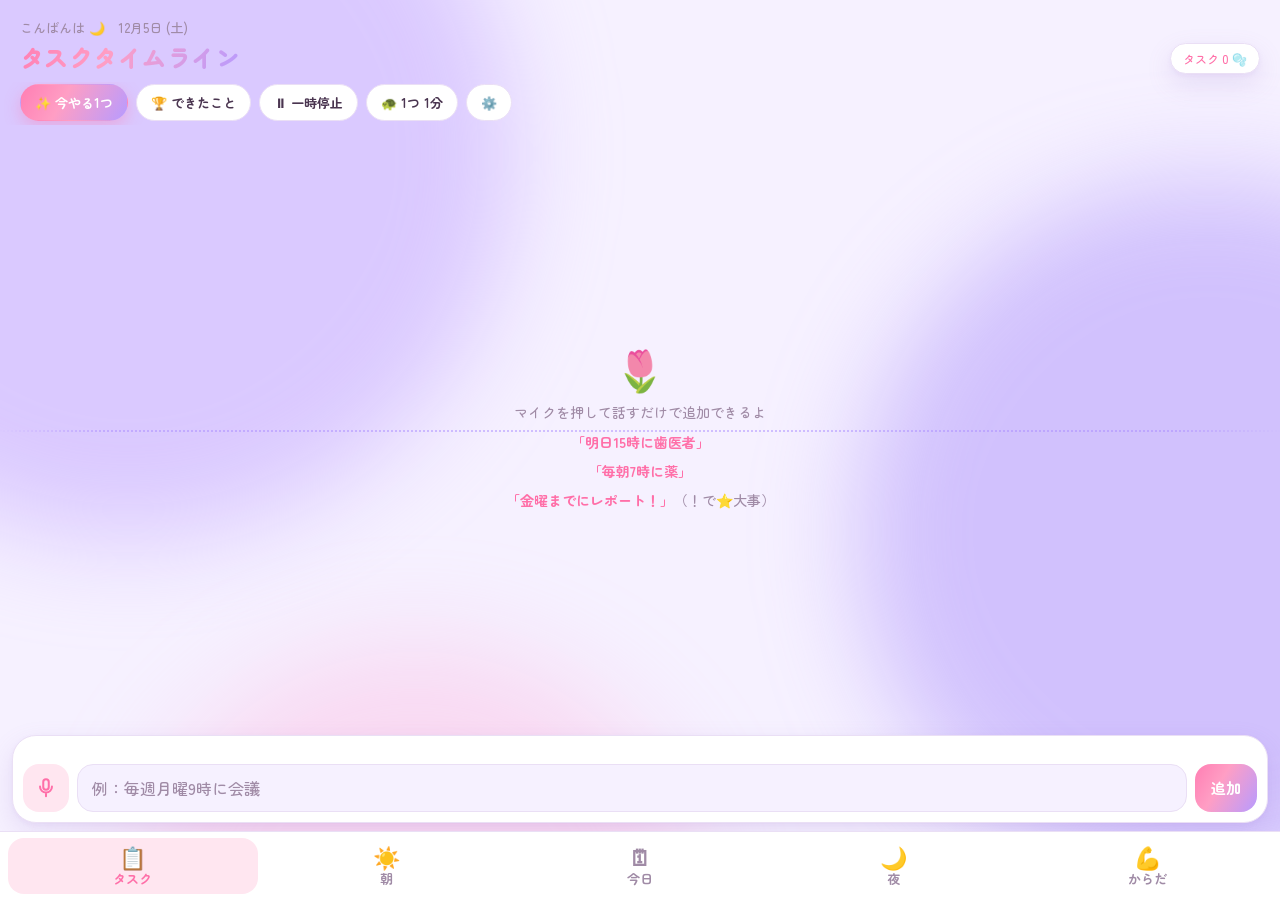
==== commit db5a4a41: "Add body tab: weight tracking, goal forecast, chart, body log, period forecast Co-Authored-By: Claud" ====
--- a/index.html
+++ b/index.html
@@ -277,8 +277,8 @@
 
   /* 下のタブ（タスク／朝） */
   .tabbar {
-    position: relative; z-index: 6; display: flex; gap: 8px;
-    padding: 6px 16px calc(6px + env(safe-area-inset-bottom));
+    position: relative; z-index: 6; display: flex; gap: 4px;
+    padding: 6px 8px calc(6px + env(safe-area-inset-bottom));
     background: var(--surface); border-top: 1.5px solid var(--line);
   }
   .tabbar button {
@@ -411,6 +411,7 @@
     <button type="button" data-tab="morning"><span>☀️</span>朝</button>
     <button type="button" data-tab="today"><span>🗓</span>今日</button>
     <button type="button" data-tab="night"><span>🌙</span>夜</button>
+    <button type="button" data-tab="body"><span>💪</span>からだ</button>
   </nav>
 
   <div class="toast" id="toast"><span id="toastMsg"></span><button id="toastUndo" type="button">取り消す</button></div>
@@ -1476,13 +1477,14 @@
 }
 document.addEventListener('visibilitychange', () => { if (!document.hidden) setTimeout(checkBackup, 1500); });
 
-/* ───────── 下のタブ（タスク／朝／今日／夜）───────── */
+/* ───────── 下のタブ（タスク／朝／今日／夜／からだ）───────── */
 // タスク以外の画面は、別ファイルを中に表示している（同じサイトなのでデータを共有できる）
 // タスクのデータを書き換えるのはこの画面だけ。ほかの画面からは postMessage で頼まれる。
 const PAGES = {
   morning: { src: 'morning.html', title: 'Good Morning Routine' },
   today: { src: 'today.html', title: '今日のプラン' },
-  night: { src: 'night.html', title: '夜のふりかえり' }
+  night: { src: 'night.html', title: '夜のふりかえり' },
+  body: { src: 'body.html', title: 'からだ' }
 };
 const frames = {};
 let tab = 'tasks';
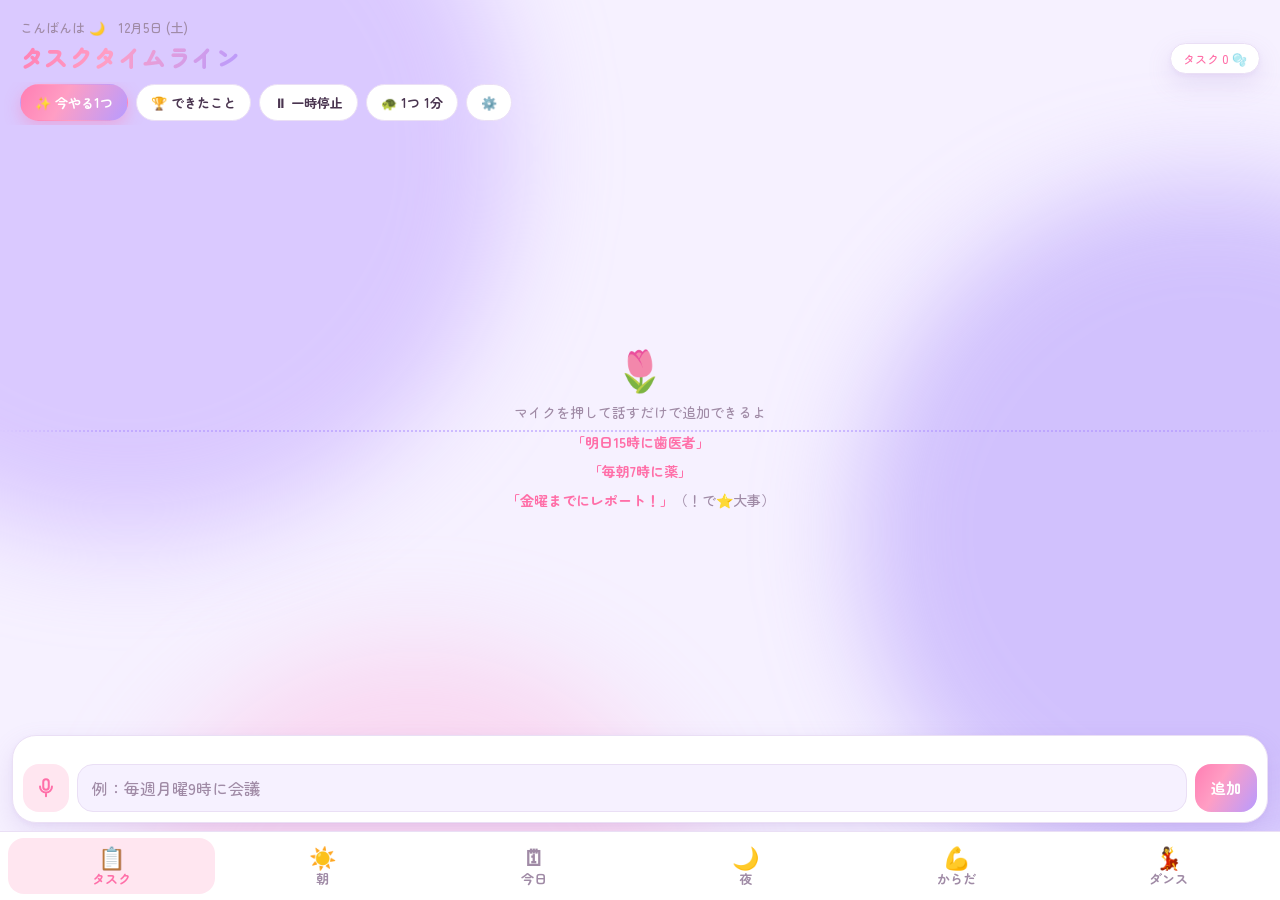
==== commit fbf652df: "Add Dance tab with weekly lessons, lesson notes, song progress and feedback Co-Authored-By: Claude O" ====
--- a/index.html
+++ b/index.html
@@ -281,8 +281,10 @@
     padding: 6px 8px calc(6px + env(safe-area-inset-bottom));
     background: var(--surface); border-top: 1.5px solid var(--line);
   }
+  .tabbar { overflow-x: auto; scrollbar-width: none; }
+  .tabbar::-webkit-scrollbar { display: none; }
   .tabbar button {
-    flex: 1; border: 0; background: none; color: var(--muted);
+    flex: 1 0 58px; border: 0; background: none; color: var(--muted);
     font-size: 13px; padding: 6px 0; border-radius: 16px;
     display: flex; flex-direction: column; align-items: center; gap: 1px;
   }
@@ -359,6 +361,9 @@
   .done-empty { text-align: center; color: var(--muted); padding: 30px 0; line-height: 2; }
 
   .setting-note { font-size: 12px; color: var(--muted); margin: 6px 4px 0; line-height: 1.7; }
+  .sync-in { width: 100%; padding: 13px 14px; margin-bottom: 8px; border: 1.5px solid var(--line); border-radius: 16px; background: var(--surface); color: var(--text); font: inherit; font-size: 16px; outline: none; }
+  .sync-in:focus { border-color: var(--accent); }
+  #syncInfo { white-space: pre-line; font-size: 14px; color: var(--text); }
 </style>
 </head>
 <body>
@@ -412,6 +417,7 @@
     <button type="button" data-tab="today"><span>🗓</span>今日</button>
     <button type="button" data-tab="night"><span>🌙</span>夜</button>
     <button type="button" data-tab="body"><span>💪</span>からだ</button>
+    <button type="button" data-tab="dance"><span>💃</span>ダンス</button>
   </nav>
 
   <div class="toast" id="toast"><span id="toastMsg"></span><button id="toastUndo" type="button">取り消す</button></div>
@@ -476,12 +482,35 @@
     </div>
   </div>
 
+  <!-- 同期 -->
+  <div class="sheet-bg" id="syncSheet">
+    <div class="sheet">
+      <h2>☁️ 同期</h2>
+      <div class="hint" id="syncHint"></div>
+      <div id="syncOut">
+        <input class="sync-in" id="syncEmail" type="email" autocomplete="username" inputmode="email" placeholder="メールアドレス">
+        <input class="sync-in" id="syncPw" type="password" autocomplete="current-password" placeholder="パスワード（6文字以上）">
+        <div class="grid2">
+          <button class="row center go" id="syncLogin">ログイン</button>
+          <button class="row center" id="syncSignup">はじめて登録</button>
+        </div>
+      </div>
+      <div id="syncIn" hidden>
+        <div class="setting-note" id="syncInfo"></div>
+        <button class="row center go" id="syncNowBtn">今すぐ同期</button>
+        <button class="row center danger" id="syncLogout">ログアウト</button>
+      </div>
+      <button class="row center" data-close>閉じる</button>
+    </div>
+  </div>
+
   <!-- 設定 -->
   <div class="sheet-bg" id="settingsSheet">
     <div class="sheet">
       <h2>⚙️ 設定</h2>
       <button class="row" id="notifyBtn">🔔 通知<small id="notifyState"></small></button>
       <div class="setting-note" id="notifyNote"></div>
+      <button class="row" id="syncBtn">☁️ 同期<small id="syncState"></small></button>
       <button class="row" id="exportBtn">💾 バックアップを保存<small id="backupState">ファイルに書き出す</small></button>
       <button class="row" id="importBtn">📂 バックアップから戻す<small>ファイルを選ぶ</small></button>
       <input type="file" id="importFile" accept="application/json,.json" hidden>
@@ -490,6 +519,7 @@
     </div>
   </div>
 
+<script src="sync.js"></script>
 <script>
 const KEY = 'task-app:tasks';
 const LOG_KEY = 'task-app:log';
@@ -1449,7 +1479,59 @@
     toast('このファイルは読み込めなかったよ');
   }
 };
-$('settingsBtn').onclick = () => { updateNotifyUI(); updateBackupUI(); open('settingsSheet'); };
+$('settingsBtn').onclick = () => { updateNotifyUI(); updateBackupUI(); updateSyncUI(); open('settingsSheet'); };
+
+/* ───────── ☁️ 同期 ───────── */
+const syncTime = ts => sameDay(ts, Date.now()) ? `${new Date(ts).getHours()}:${pad(new Date(ts).getMinutes())}` : agoLabel(ts);
+function updateSyncUI(st = window.Sync ? Sync.status() : { loggedIn: false }) {
+  $('syncState').textContent = !window.Sync ? '' : st.loggedIn ? (st.busy ? '同期中…' : st.error ? '⚠️ うまくいかなかった' : '✓ オン') : 'オフ';
+  $('syncOut').hidden = st.loggedIn; $('syncIn').hidden = !st.loggedIn;
+  $('syncHint').textContent = st.loggedIn
+    ? 'タスク・朝・今日・夜・からだ・ごはんのデータを、同じアカウントの端末どうしでそろえます'
+    : 'メールアドレスとパスワードでログインすると、iPhone と Mac で同じデータを使えます。最初の1回だけ「はじめて登録」してね';
+  if (st.loggedIn) $('syncInfo').textContent = `${st.email} でログイン中\n最後に同期：${st.last ? syncTime(st.last) : 'まだ'}${st.busy ? '（同期中…）' : ''}${st.error ? '\n⚠️ ' + st.error : ''}`;
+}
+function syncErr(e) {
+  const m = String(e.message || e);
+  if (/Invalid login/i.test(m)) return 'メールかパスワードがちがうよ';
+  if (/not confirmed/i.test(m)) return 'メールの確認がまだだよ。届いたメールのリンクを押してね';
+  if (/already registered|already been registered/i.test(m)) return 'そのメールはもう登録ずみ。「ログイン」を押してね';
+  if (/Password should be|at least 6/i.test(m)) return 'パスワードは6文字以上にしてね';
+  if (/rate limit|too many/i.test(m)) return 'しばらく待ってから、もう一度ためしてね';
+  if (/valid email|invalid format/i.test(m)) return 'メールアドレスを確認してね';
+  return m;
+}
+async function syncAuth(kind) {
+  const email = $('syncEmail').value.trim(), pw = $('syncPw').value;
+  if (!email || !pw) { toast('メールアドレスとパスワードを入れてね'); return; }
+  const btn = $(kind === 'login' ? 'syncLogin' : 'syncSignup');
+  btn.disabled = true;
+  try {
+    if (kind === 'login') { await Sync.login(email, pw); toast('☁️ ログインして同期したよ'); }
+    else {
+      const r = await Sync.signup(email, pw);
+      toast(r === 'in' ? '☁️ 登録して同期したよ' : '📩 確認メールを送ったよ。メールのリンクを押してから「ログイン」してね', null, { ms: 9000 });
+    }
+    $('syncPw').value = '';
+  } catch (e) { toast(syncErr(e), null, { ms: 6000 }); }
+  finally { btn.disabled = false; updateSyncUI(); }
+}
+$('syncBtn').onclick = () => { closeAll(); updateSyncUI(); open('syncSheet'); };
+$('syncLogin').onclick = () => syncAuth('login');
+$('syncSignup').onclick = () => syncAuth('signup');
+$('syncNowBtn').onclick = async () => { await Sync.syncNow(); const st = Sync.status(); toast(st.error ? syncErr(st.error) : '☁️ 同期したよ'); };
+$('syncLogout').onclick = () => { if (confirm('ログアウトする？（この端末のデータは消えないよ）')) { Sync.logout(); toast('ログアウトしたよ'); } };
+if (window.Sync) {
+  Sync.onStatus(st => updateSyncUI(st));
+  // ほかの端末の変更を取り込んだら、タスク画面も読み直す
+  Sync.onChange(keys => {
+    if (keys.includes(KEY)) tasks = read(KEY, []);
+    if (keys.includes(LOG_KEY)) log = read(LOG_KEY, []);
+    if (keys.includes(SPEED_KEY)) setSpeed(read(SPEED_KEY, crossMinutes));
+    render();
+    if ($('doneSheet').classList.contains('open')) renderDone();
+  });
+}
 
 /* ───────── バックアップのお知らせ ───────── */
 // しばらく保存していないときに「保存しておく？」と出す（1日に1回まで）
@@ -1484,7 +1566,8 @@
   morning: { src: 'morning.html', title: 'Good Morning Routine' },
   today: { src: 'today.html', title: '今日のプラン' },
   night: { src: 'night.html', title: '夜のふりかえり' },
-  body: { src: 'body.html', title: 'からだ' }
+  body: { src: 'body.html', title: 'からだ' },
+  dance: { src: 'dance.html', title: 'ダンス' }
 };
 const frames = {};
 let tab = 'tasks';
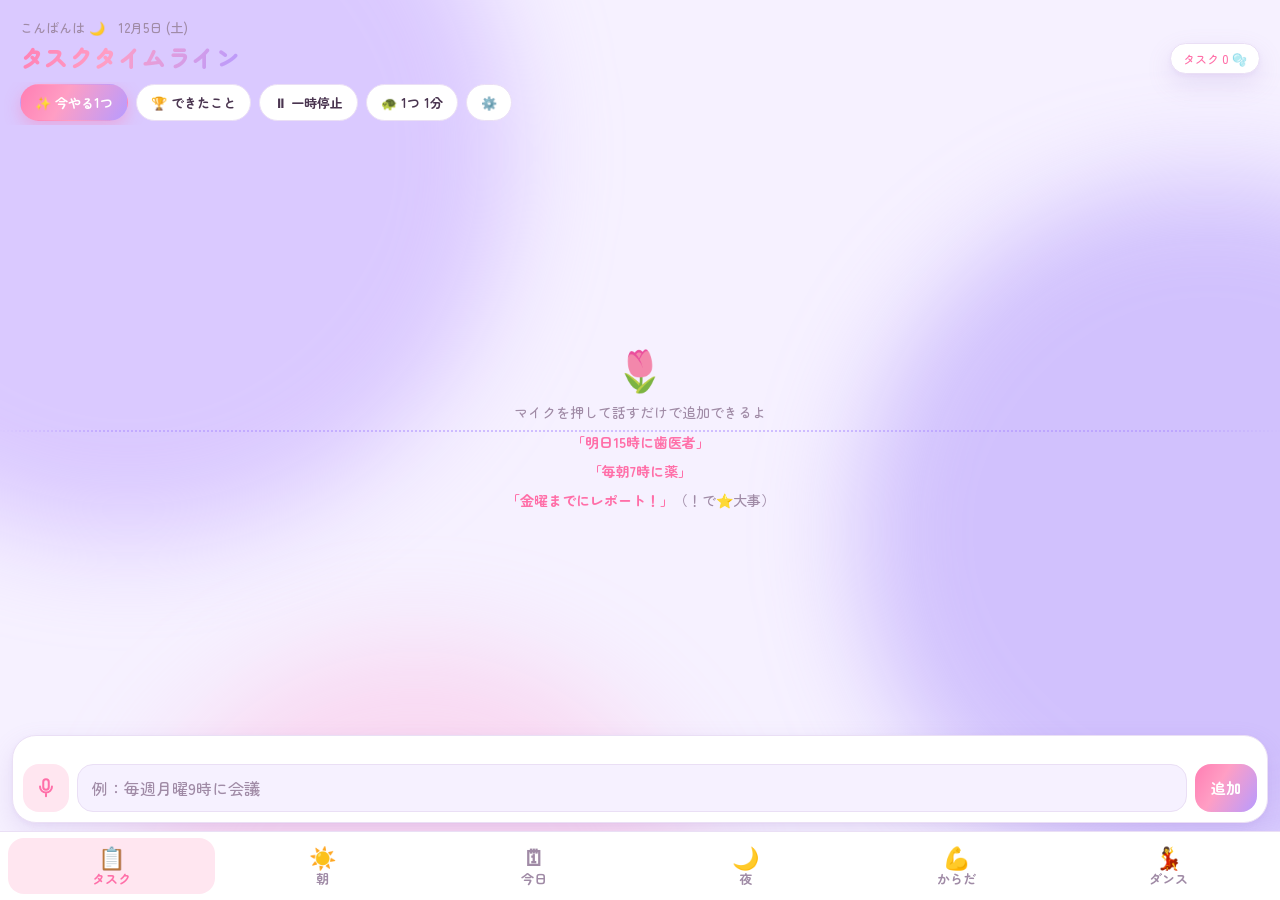
==== commit 5d7c1b95: "Add priority levels, overview list, and swipe-to-prioritize Co-Authored-By: Claude Opus 5.5 <noreply" ====
--- a/index.html
+++ b/index.html
@@ -8,8 +8,8 @@
 <meta name="apple-mobile-web-app-capable" content="yes">
 <meta name="mobile-web-app-capable" content="yes">
 <meta name="apple-mobile-web-app-status-bar-style" content="default">
-<meta name="apple-mobile-web-app-title" content="タスク">
-<title>タスクタイムライン</title>
+<meta name="apple-mobile-web-app-title" content="LIFE">
+<title>LIFE</title>
 <link rel="manifest" href="manifest.webmanifest">
 <link rel="icon" href="icon-192.png">
 <link rel="apple-touch-icon" href="apple-touch-icon.png">
@@ -121,7 +121,7 @@
   /* タイムライン */
   .stage {
     flex: 1; overflow: hidden;
-    touch-action: pan-y; user-select: none; -webkit-user-select: none; -webkit-touch-callout: none;
+    touch-action: none; user-select: none; -webkit-user-select: none; -webkit-touch-callout: none;
     -webkit-mask-image: linear-gradient(90deg, transparent, #000 8%, #000 92%, transparent);
             mask-image: linear-gradient(90deg, transparent, #000 8%, #000 92%, transparent);
   }
@@ -162,6 +162,13 @@
   .tag { border-radius: 999px; padding: 2px 8px; background: var(--surface); color: var(--ink, var(--accent)); font-weight: 700; }
   .tag.today { background: var(--ink, var(--accent)); color: var(--surface); }
   .tag.overdue { background: var(--warn); color: #fff; }
+  .slot.hi:not(.star) .card {
+    transform: scale(1.05); border-color: var(--accent);
+    box-shadow: 0 0 0 3px color-mix(in srgb, var(--accent) 25%, transparent), 0 10px 28px color-mix(in srgb, var(--accent) 30%, transparent);
+  }
+  .slot.low .card { transform: scale(.93); opacity: .72; }
+  .card.flash { animation: flash 1.6s ease-out; }
+  @keyframes flash { 0%, 40% { box-shadow: 0 0 0 6px color-mix(in srgb, var(--accent-2) 55%, transparent), var(--shadow); } }
   .slot.done .card { opacity: .55; }
   .slot.done .title { text-decoration: line-through; text-decoration-thickness: 2px; }
 
@@ -175,6 +182,47 @@
     position: absolute; left: 0; right: 0; bottom: 8px; text-align: center;
     font-size: 11px; color: var(--muted); pointer-events: none;
   }
+
+  /* 一覧（優先度ごと） */
+  .overview {
+    position: relative; z-index: 1; margin: 8px 12px 0; padding: 4px 6px 6px;
+    background: color-mix(in srgb, var(--surface) 72%, transparent); border: 1.5px solid var(--line);
+    border-radius: 20px; box-shadow: var(--shadow);
+  }
+  .ov-head {
+    width: 100%; display: flex; align-items: center; gap: 8px; border: 0; background: none;
+    color: var(--text); font-size: 13px; padding: 6px 8px;
+  }
+  .ov-sum { flex: 1; text-align: right; color: var(--muted); font-size: 12px; font-weight: 500; }
+  .ov-arrow { color: var(--muted); transition: transform .2s; }
+  .overview.closed .ov-arrow { transform: rotate(-90deg); }
+  .overview.closed .ov-body { display: none; }
+  .ov-row { display: flex; align-items: center; gap: 6px; padding: 3px 0; }
+  .ov-lab {
+    flex: none; width: 52px; text-align: center; font-size: 11px; font-weight: 700;
+    border-radius: 999px; padding: 4px 0;
+  }
+  .ov-lab.l3 { background: var(--accent-soft); color: var(--accent); }
+  .ov-lab.l2 { background: var(--c1-bg); color: var(--c1-ink); }
+  .ov-lab.l1 { background: var(--bg); color: var(--muted); }
+  .ov-chips { flex: 1; min-width: 0; display: flex; gap: 6px; overflow-x: auto; scrollbar-width: none; }
+  .ov-chips::-webkit-scrollbar { display: none; }
+  .ov-chip {
+    flex: none; max-width: 180px; overflow: hidden; text-overflow: ellipsis; white-space: nowrap;
+    border: 1.5px solid var(--line); background: var(--surface); color: var(--text);
+    border-radius: 999px; padding: 5px 10px; font-size: 12px; transition: transform .15s;
+  }
+  .ov-chip:active { transform: scale(.94); }
+  .ov-row.r3 .ov-chip { border-color: color-mix(in srgb, var(--accent) 45%, var(--line)); }
+  .ov-row.r1 .ov-chip { color: var(--muted); }
+  .ov-chip.overdue { border-color: var(--warn); }
+  .prio { display: grid; grid-template-columns: repeat(3, 1fr); gap: 8px; margin-top: 8px; }
+  .prio button {
+    padding: 12px 0; font-size: 15px; border-radius: 16px;
+    border: 1.5px solid var(--line); background: var(--bg); color: var(--text);
+  }
+  .prio button.on { border-color: transparent; color: #fff; background: var(--grad); }
+  .grid3 { display: grid; grid-template-columns: repeat(3, 1fr); gap: 0 8px; }
 
   /* 今やる1つ */
   .focus {
@@ -384,6 +432,13 @@
     <button class="chip" id="settingsBtn" aria-label="設定">⚙️</button>
   </div>
 
+  <section class="overview" id="overview" hidden>
+    <button class="ov-head" id="ovHead" type="button" aria-expanded="true">
+      <span>📋 一覧</span><span class="ov-sum" id="ovSum"></span><span class="ov-arrow">▾</span>
+    </button>
+    <div class="ov-body" id="ovBody"></div>
+  </section>
+
   <div class="stage" id="stage">
     <div class="axis"></div>
     <div class="track" id="track"></div>
@@ -391,7 +446,7 @@
       <div><div class="big">🌷</div>マイクを押して話すだけで追加できるよ<br>
       <b>「明日15時に歯医者」</b><br><b>「毎朝7時に薬」</b><br><b>「金曜までにレポート！」</b>（！で⭐大事）</div>
     </div>
-    <div class="tip" id="tip">タップでメニュー ・ 長押しで完了 💖</div>
+    <div class="tip" id="tip">タップでメニュー ・ 長押しで完了 ・ 上下スワイプで優先度 💖</div>
     <div class="focus" id="focus" hidden>
       <div class="focus-label">✨ 今やること</div>
       <div id="focusBody"></div>
@@ -436,10 +491,15 @@
         <div class="sub-preview" id="editPreview"></div>
       </div>
       <button class="row center go" id="toggleDone">完了にする</button>
-      <div class="grid2">
-        <button class="row center" id="editTitleBtn">✏️ タイトル</button>
+      <div class="prio" id="prioRow">
+        <button type="button" data-lv="3">🔥 高</button>
+        <button type="button" data-lv="2">🌷 中</button>
+        <button type="button" data-lv="1">☁️ 低</button>
+      </div>
+      <div class="sub-preview" id="prioNote"></div>
+      <div class="grid3">
+        <button class="row center" id="editTitleBtn">✏️ 名前</button>
         <button class="row center" id="editDueBtn">📅 日時</button>
-        <button class="row center" id="starBtn">⭐ 大事にする</button>
         <button class="row center" id="sheetSnooze">⏰ 延期</button>
       </div>
       <button class="row center danger" id="remove">削除</button>
@@ -734,8 +794,29 @@
 const isToday = t => t.due && !t.done && sameDay(t.due, Date.now());
 // 終日は「その日の終わり」として比べる
 const dueKey = t => !t.due ? Infinity : t.allDay ? t.due + DAY - 1 : t.due;
-// 並び順：未完了 → ⭐大事 → 期限が近い → 古い順
-const byPriority = (a, b) => (!!a.done - !!b.done) || (!!b.star - !!a.star) || dueKey(a) - dueKey(b) || a.created - b.created;
+// 優先度：3=🔥高（⭐大事と同じ）・2=🌷中（ふつう）・1=☁️低（low: true）
+// 締切まで3日を切った（または過ぎた）ものは、自動で1つ上げる（繰り返しタスクはのぞく）
+const LV = { 3: '🔥 高', 2: '🌷 中', 1: '☁️ 低' };
+const baseLv = t => t.star ? 3 : t.low ? 1 : 2;
+const autoUp = t => !t.done && !t.repeat && t.due && baseLv(t) < 3 && dueKey(t) - Date.now() < 3 * DAY;
+const lv = t => baseLv(t) + (autoUp(t) ? 1 : 0);
+// 並び順：未完了 → 優先度が高い → 期限が近い → 古い順
+const byPriority = (a, b) => (!!a.done - !!b.done) || lv(b) - lv(a) || dueKey(a) - dueKey(b) || a.created - b.created;
+function setLevel(t, n) {
+  n = Math.max(1, Math.min(3, n));
+  if (n === baseLv(t)) return toast(n === 3 ? 'もう一番上だよ 🔥' : n === 1 ? 'もう一番下だよ ☁️' : `${LV[n]} のままだよ`);
+  const before = { star: t.star, low: t.low };
+  t.star = n === 3;
+  if (n === 1) t.low = true; else delete t.low;
+  refresh();
+  if (selectedId === t.id && $('taskSheet').classList.contains('open')) fillTaskSheet(t);
+  if (n === 3) confetti(innerWidth / 2, innerHeight * .6);
+  toast(`${LV[lv(t)]} にしたよ${autoUp(t) ? '（締切が近いので1つ上）' : ''}`, () => {
+    t.star = before.star;
+    if (before.low) t.low = true; else delete t.low;
+    refresh();
+  });
+}
 
 function metaHtml(t) {
   const parts = [];
@@ -784,6 +865,7 @@
   $('empty').style.display = view.length || focusMode ? 'none' : 'grid';
   $('tip').hidden = !view.length || focusMode;
 
+  renderOverview();
   track.innerHTML = '';
   slots = [];
   if (!view.length) return;
@@ -791,10 +873,11 @@
   const frag = document.createDocumentFragment();
   view.forEach((t, i) => {
     const slot = document.createElement('div');
-    const state = (t.done ? ' done' : isOverdue(t) ? ' overdue' : '') + (t.star && !t.done ? ' star' : '');
+    const state = (t.done ? ' done' : isOverdue(t) ? ' overdue' : '') + (t.star && !t.done ? ' star' : '')
+      + (t.done ? '' : lv(t) === 3 ? ' hi' : lv(t) === 1 ? ' low' : '');
     slot.className = `slot ${colorFor(t)}${state}`;
     slot.innerHTML = `<div class="bob">
-      <div class="card" data-id="${t.id}">${t.star && !t.done ? '<span class="badge">⭐</span>' : ''}<div class="card-top"><span class="emo">${t.done ? '✅' : emojiFor(t)}</span><div class="title"></div></div>${metaHtml(t)}</div></div>`;
+      <div class="card" data-id="${t.id}">${t.star && !t.done ? '<span class="badge">⭐</span>' : autoUp(t) && lv(t) === 3 ? '<span class="badge">🔥</span>' : ''}<div class="card-top"><span class="emo">${t.done ? '✅' : emojiFor(t)}</span><div class="title"></div></div>${metaHtml(t)}</div></div>`;
     slot.querySelector('.title').textContent = t.title;
     slots.push(slot);
     frag.appendChild(slot);
@@ -802,6 +885,55 @@
   track.appendChild(frag);
   placeSlots();
 }
+/* ───────── 一覧（優先度ごと） ───────── */
+const OV_KEY = 'task-app:ovOpen';
+function renderOverview() {
+  const ov = $('overview');
+  const open = tasks.filter(t => !t.done).sort(byPriority);
+  ov.hidden = !open.length || focusMode;
+  if (ov.hidden) return;
+  const isOpen = read(OV_KEY, true);
+  ov.classList.toggle('closed', !isOpen);
+  $('ovHead').setAttribute('aria-expanded', isOpen);
+  const groups = { 3: [], 2: [], 1: [] };
+  open.forEach(t => groups[lv(t)].push(t));
+  $('ovSum').textContent = [3, 2, 1].filter(n => groups[n].length).map(n => `${LV[n].split(' ')[1]}${groups[n].length}`).join('・');
+  const body = $('ovBody');
+  body.innerHTML = '';
+  [3, 2, 1].forEach(n => {
+    if (!groups[n].length) return;
+    const row = document.createElement('div');
+    row.className = `ov-row r${n}`;
+    row.innerHTML = `<span class="ov-lab l${n}">${LV[n]} ${groups[n].length}</span><div class="ov-chips"></div>`;
+    const chips = row.querySelector('.ov-chips');
+    groups[n].forEach(t => {
+      const b = document.createElement('button');
+      b.type = 'button';
+      b.className = 'ov-chip' + (isOverdue(t) ? ' overdue' : '');
+      b.textContent = `${emojiFor(t)} ${t.title}`;
+      b.onclick = () => jump(t.id);
+      chips.appendChild(b);
+    });
+    body.appendChild(row);
+  });
+}
+$('ovHead').onclick = () => { write(OV_KEY, !read(OV_KEY, true)); renderOverview(); };
+
+// 一覧のタスクをタップ → タイムラインをそのカードまで動かして、少し止める
+let jumping = null, holdUntil = 0;
+function jump(id) {
+  const i = view.findIndex(t => t.id === id);
+  if (i < 0) return;
+  const w = stage.clientWidth, L = loopLen();
+  const target = w * .3 + i * STEP - (w / 2 + SLOT_W / 2);
+  let d = ((target - offset) % L + L) % L;
+  if (d > L / 2) d -= L;
+  jumping = { from: offset, d, t0: performance.now() };
+  holdUntil = performance.now() + 4000;
+  const card = track.querySelector(`.card[data-id="${id}"]`);
+  if (card) { card.classList.remove('flash'); void card.offsetWidth; card.classList.add('flash'); }
+}
+
 function placeSlots() {
   const L = loopLen();
   offset = ((offset % L) + L) % L;
@@ -818,7 +950,11 @@
   prev = now;
   if (slots.length) {
     // 画面の幅を crossMinutes 分で横切る速さ
-    if (!paused && !dragging && !focusMode) offset += stage.clientWidth / (crossMinutes * 60) * dt;
+    if (jumping) {
+      const p = Math.min(1, (now - jumping.t0) / 600), e = 1 - Math.pow(1 - p, 3);
+      offset = jumping.from + jumping.d * e;
+      if (p >= 1) jumping = null;
+    } else if (!paused && !dragging && !focusMode && now > holdUntil) offset += stage.clientWidth / (crossMinutes * 60) * dt;
     placeSlots();
   }
   requestAnimationFrame(tick);
@@ -832,9 +968,12 @@
   if (pressCard) pressCard.classList.remove('pressing');
 }
 stage.addEventListener('contextmenu', e => e.preventDefault());
+// 上下スワイプで優先度を変える
+let startX = 0, startY = 0, axis = null, swipeY = 0;
 stage.addEventListener('pointerdown', e => {
   if (focusMode) return;
   dragging = true; lastX = e.clientX; moved = 0; pressFired = false;
+  startX = e.clientX; startY = e.clientY; axis = null; swipeY = 0; jumping = null; holdUntil = 0;
   pressCard = e.target.closest && e.target.closest('.card');
   const t = pressCard && tasks.find(t => t.id === pressCard.dataset.id);
   if (t && !t.done) {
@@ -850,7 +989,20 @@
 window.addEventListener('pointermove', e => {
   if (!dragging) return;
   const dx = e.clientX - lastX;
-  lastX = e.clientX; moved += Math.abs(dx);
+  lastX = e.clientX;
+  const tx = e.clientX - startX, ty = e.clientY - startY;
+  if (!axis && Math.hypot(tx, ty) > 10) {
+    const t = pressCard && tasks.find(t => t.id === pressCard.dataset.id);
+    axis = Math.abs(ty) > Math.abs(tx) && t && !t.done ? 'y' : 'x';
+    if (axis === 'y') cancelPress();
+  }
+  if (axis === 'y') {
+    swipeY = ty;
+    const k = Math.max(-46, Math.min(46, ty));
+    pressCard.style.translate = `0 ${k}px`;
+    return;
+  }
+  moved += Math.abs(dx);
   offset -= dx;
   if (moved > 8) cancelPress();
 });
@@ -859,10 +1011,18 @@
   dragging = false;
   const card = pressCard;
   cancelPress();
-  if (!pressFired && moved < 8 && card) openTask(card.dataset.id);
-  pressCard = null;
+  if (axis === 'y' && card) {
+    card.style.translate = '';
+    const t = tasks.find(t => t.id === card.dataset.id);
+    if (t && Math.abs(swipeY) > 36) setLevel(t, baseLv(t) + (swipeY < 0 ? 1 : -1));
+  } else if (!pressFired && moved < 8 && axis !== 'y' && card) openTask(card.dataset.id);
+  pressCard = null; axis = null;
 });
-window.addEventListener('pointercancel', () => { dragging = false; cancelPress(); pressCard = null; });
+window.addEventListener('pointercancel', () => {
+  dragging = false; cancelPress();
+  if (pressCard) pressCard.style.translate = '';
+  pressCard = null; axis = null;
+});
 
 /* ───────── お知らせ（取り消し付き） ───────── */
 let toastTimer, undoFn = null;
@@ -1208,9 +1368,10 @@
 const selected = () => tasks.find(t => t.id === selectedId);
 function fillTaskSheet(t) {
   $('sheetTitle').textContent = `${t.star ? '⭐ ' : ''}${emojiFor(t)} ${t.title}`;
+  $('prioRow').querySelectorAll('button').forEach(b => b.classList.toggle('on', +b.dataset.lv === baseLv(t)));
+  $('prioNote').textContent = autoUp(t) ? `⏰ 締切が近いので、いまは ${LV[lv(t)]} として並んでるよ` : '';
   $('sheetDue').textContent = [t.due ? `🕒 ${dueLabel(t)}` : '期限なし', t.repeat && `🔁 ${repeatLabel(t.repeat)}`].filter(Boolean).join('　');
   $('toggleDone').textContent = t.done ? '↩︎ 未完了に戻す' : t.repeat ? '完了して次の回へ 🔁' : '完了にする 💖';
-  $('starBtn').textContent = t.star ? '☆ 大事を外す' : '⭐ 大事にする';
 }
 function openTask(id) {
   const t = tasks.find(t => t.id === id);
@@ -1274,14 +1435,10 @@
     toast(`📅 ${t.due ? dueLabel(t) : '期限なし'} にしたよ`, restore);
   }
 });
-$('starBtn').onclick = () => {
+$('prioRow').querySelectorAll('button').forEach(b => b.onclick = () => {
   const t = selected();
-  if (!t) return;
-  t.star = !t.star;
-  fillTaskSheet(t);
-  refresh();
-  if (t.star) confetti(innerWidth / 2, innerHeight * .6);
-};
+  if (t) setLevel(t, +b.dataset.lv);
+});
 $('toggleDone').onclick = () => {
   const t = selected();
   closeAll();
@@ -1432,17 +1589,31 @@
 }
 
 /* ───────── バックアップ ───────── */
+// アプリのデータ（同期と同じ頭の文字のキー）を全部まとめて書き出す。新しい機能のデータも自動で入る
+const BACKUP_RE = /^(task-app|morning|plan|habits|night|pet|body|food|dance):/;
+const BACKUP_SKIP = new Set(['morning:weather', 'body:view', 'body:range', 'task-app:backupNag']);
+const backupKeys = () => {
+  const out = [];
+  for (let i = 0; i < localStorage.length; i++) {
+    const k = localStorage.key(i);
+    if (k && BACKUP_RE.test(k) && !BACKUP_SKIP.has(k)) out.push(k);
+  }
+  return out.sort();
+};
 $('exportBtn').onclick = async () => {
-  const data = { app: 'task-app', version: 1, exportedAt: new Date().toISOString(), tasks, log, crossMinutes };
+  save();
+  const all = {};
+  for (const k of backupKeys()) all[k] = localStorage.getItem(k);
+  const data = { app: 'task-app', version: 2, exportedAt: new Date().toISOString(), tasks, log, crossMinutes, all };
   const d = new Date();
-  const name = `task-backup-${d.getFullYear()}${pad(d.getMonth() + 1)}${pad(d.getDate())}.json`;
+  const name = `life-backup-${d.getFullYear()}${pad(d.getMonth() + 1)}${pad(d.getDate())}.json`;
   const blob = new Blob([JSON.stringify(data, null, 2)], { type: 'application/json' });
   try {
     const file = new File([blob], name, { type: 'application/json' });
     if (navigator.canShare && navigator.canShare({ files: [file] })) {
-      await navigator.share({ files: [file], title: 'タスクのバックアップ' });
+      await navigator.share({ files: [file], title: 'LIFEのバックアップ' });
       markBackedUp();
-      toast('💾 バックアップを保存したよ');
+      toast('💾 バックアップを保存したよ（全部のデータ）');
       return;
     }
   } catch (err) { if (err && err.name === 'AbortError') return; }
@@ -1454,30 +1625,69 @@
   a.remove();
   setTimeout(() => URL.revokeObjectURL(a.href), 5000);
   markBackedUp();
-  toast('💾 バックアップを保存したよ');
+  toast('💾 バックアップを保存したよ（全部のデータ）');
 };
 $('importBtn').onclick = () => $('importFile').click();
+// 「足す」ときのまぜ方：id つき配列は足りない id だけ、日付などのオブジェクトは足りない項目だけ足す
+function mergeBackupValue(localRaw, fileRaw) {
+  if (localRaw == null) return fileRaw;
+  let a, b;
+  try { a = JSON.parse(localRaw); b = JSON.parse(fileRaw); } catch { return localRaw; }
+  if (Array.isArray(a) && Array.isArray(b)) {
+    if (!a.every(x => x && typeof x === 'object' && 'id' in x)) return localRaw;
+    const ids = new Set(a.map(x => x.id));
+    return JSON.stringify([...a, ...b.filter(x => x && typeof x === 'object' && x.id != null && !ids.has(x.id))]);
+  }
+  if (a && b && typeof a === 'object' && typeof b === 'object' && !Array.isArray(a) && !Array.isArray(b)) {
+    const out = { ...a };
+    for (const k of Object.keys(b)) if (!(k in out)) out[k] = b[k];
+    return JSON.stringify(out);
+  }
+  return localRaw;
+}
 $('importFile').onchange = async e => {
   const file = e.target.files && e.target.files[0];
   e.target.value = '';
   if (!file) return;
+  let data;
   try {
-    const data = JSON.parse(await file.text());
+    data = JSON.parse(await file.text());
     if (!data || data.app !== 'task-app' || !Array.isArray(data.tasks)) throw new Error('bad');
-    // 今あるものは残して、ないものだけ足す
-    const ids = new Set(tasks.map(t => t.id));
-    const addT = data.tasks.filter(t => t && t.id && t.title && !ids.has(t.id));
-    const logIds = new Set(log.map(x => x.id));
-    const addL = (Array.isArray(data.log) ? data.log : []).filter(x => x && x.id && !logIds.has(x.id));
-    tasks.push(...addT);
-    log.push(...addL);
-    markBackedUp();
-    closeAll();
-    refresh();
-    toast(`📂 タスク${addT.length}個・記録${addL.length}個を戻したよ`);
   } catch {
     toast('このファイルは読み込めなかったよ');
-  }
+    return;
+  }
+  // 新しい形（全部入り）のバックアップ
+  if (data.all && typeof data.all === 'object') {
+    const keys = Object.keys(data.all).filter(k => BACKUP_RE.test(k) && !BACKUP_SKIP.has(k) && typeof data.all[k] === 'string');
+    const replace = confirm(
+      `バックアップには ${keys.length} 種類のデータが入っているよ。\n\n` +
+      'OK → 今のデータを、バックアップの中身にまるごと置きかえる（バックアップを取った時と同じになる）\n\n' +
+      'キャンセル → 今のデータは残して、足りないものだけ足す'
+    );
+    save();
+    for (const k of keys) {
+      const v = replace ? data.all[k] : mergeBackupValue(localStorage.getItem(k), data.all[k]);
+      try { localStorage.setItem(k, v); } catch {}
+    }
+    tasks = read(KEY, []);
+    log = read(LOG_KEY, []);
+    markBackedUp();
+    toast(replace ? '📂 バックアップの中身に置きかえたよ' : '📂 足りないデータを足したよ');
+    setTimeout(() => location.reload(), 1200);
+    return;
+  }
+  // 古い形（タスクと記録だけ）のバックアップ：今あるものは残して、ないものだけ足す
+  const ids = new Set(tasks.map(t => t.id));
+  const addT = data.tasks.filter(t => t && t.id && t.title && !ids.has(t.id));
+  const logIds = new Set(log.map(x => x.id));
+  const addL = (Array.isArray(data.log) ? data.log : []).filter(x => x && x.id && !logIds.has(x.id));
+  tasks.push(...addT);
+  log.push(...addL);
+  markBackedUp();
+  closeAll();
+  refresh();
+  toast(`📂 タスク${addT.length}個・記録${addL.length}個を戻したよ`);
 };
 $('settingsBtn').onclick = () => { updateNotifyUI(); updateBackupUI(); updateSyncUI(); open('settingsSheet'); };
 
@@ -1610,7 +1820,7 @@
   if (!t) return;
   if (d.op === 'complete' && !t.done) complete(t);
   else if (d.op === 'update' && d.patch) {
-    ['star', 'due', 'allDay', 'est'].forEach(k => { if (k in d.patch) t[k] = d.patch[k]; });
+    ['star', 'low', 'due', 'allDay', 'est'].forEach(k => { if (k in d.patch) t[k] = d.patch[k]; });
     if ('due' in d.patch) t.notified = false;
     refresh();
   }
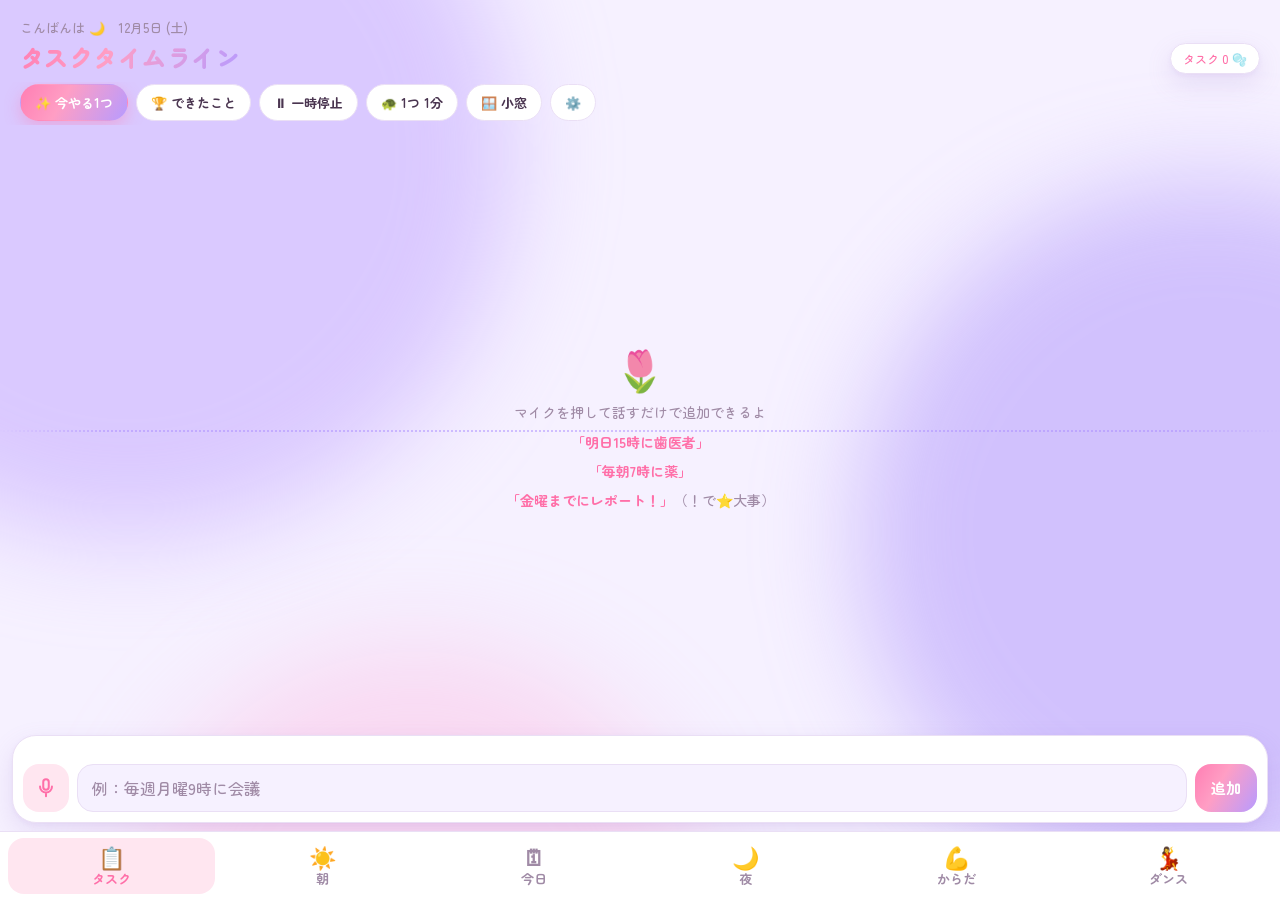
==== commit 61e1adb0: "Timeline picture-in-picture window for Chrome/Edge on Mac Co-Authored-By: Claude Opus 5.5 <noreply@a" ====
--- a/index.html
+++ b/index.html
@@ -224,6 +224,19 @@
   .prio button.on { border-color: transparent; color: #fff; background: var(--grad); }
   .grid3 { display: grid; grid-template-columns: repeat(3, 1fr); gap: 0 8px; }
 
+  /* 🪟 小窓（Mac の Chrome・Edge） */
+  .pip-holder { flex: 1; display: grid; place-items: center; text-align: center; color: var(--muted); font-weight: 700; gap: 10px; align-content: center; }
+  body.in-pip { height: 100vh; display: flex; flex-direction: column; padding: 0; overflow: hidden; }
+  body.in-pip .stage { flex: 1; }
+  .pip-menu { position: fixed; inset: 0; z-index: 5; display: grid; place-items: center; background: color-mix(in srgb, var(--bg) 70%, transparent); }
+  .pip-menu > div { background: var(--surface); border: 1.5px solid var(--line); border-radius: 20px; padding: 12px 14px; width: min(320px, 90vw); box-shadow: var(--shadow); text-align: center; }
+  .pip-menu b { display: block; margin-bottom: 10px; font-size: 15px; }
+  .pip-menu .row3 { display: grid; grid-template-columns: repeat(3, 1fr); gap: 6px; }
+  .pip-menu button { border: 1.5px solid var(--line); background: var(--bg); color: var(--text); border-radius: 14px; padding: 9px 0; font: inherit; font-size: 13px; font-weight: 700; cursor: pointer; }
+  .pip-menu button.go { background: var(--grad); color: #fff; border-color: transparent; }
+  .pip-menu .close { margin-top: 6px; width: 100%; background: none; border: 0; color: var(--muted); }
+  .pip-msg { position: fixed; left: 50%; bottom: 8px; transform: translateX(-50%); background: var(--surface); border: 1.5px solid var(--line); border-radius: 999px; padding: 5px 14px; font-size: 12px; font-weight: 700; z-index: 6; white-space: nowrap; }
+
   /* 今やる1つ */
   .focus {
     position: absolute; inset: 0; z-index: 2;
@@ -429,6 +442,7 @@
     <button class="chip" id="doneBtn">🏆 できたこと</button>
     <button class="chip" id="pause" aria-pressed="false">⏸ 一時停止</button>
     <button class="chip" id="speedBtn"></button>
+    <button class="chip" id="pipBtn" hidden>🪟 小窓</button>
     <button class="chip" id="settingsBtn" aria-label="設定">⚙️</button>
   </div>
 
@@ -607,7 +621,7 @@
 let focusMode = false, skipped = new Set(), current = null;
 
 const $ = id => document.getElementById(id);
-const track = $('track'), stage = $('stage');
+const track = $('track'), stage = $('stage'), emptyEl = $('empty'), tipEl = $('tip');
 const save = () => { write(KEY, tasks); write(LOG_KEY, log); };
 const newId = () => Date.now().toString(36) + Math.random().toString(36).slice(2, 6);
 const pad = n => String(n).padStart(2, '0');
@@ -862,8 +876,8 @@
   $('count').innerHTML = tasks.length ? `今日 <b>${todayN}</b> ・ 残り <b>${left}</b>` : 'タスク 0 🫧';
   const s = streak(), td = todayDone();
   $('doneBtn').textContent = `🏆 できたこと${td ? ` ${td}` : ''}${s >= 2 ? ` · 🔥${s}日` : ''}`;
-  $('empty').style.display = view.length || focusMode ? 'none' : 'grid';
-  $('tip').hidden = !view.length || focusMode;
+  emptyEl.style.display = view.length || focusMode ? 'none' : 'grid';
+  tipEl.hidden = !view.length || focusMode || !!pipWin;
 
   renderOverview();
   track.innerHTML = '';
@@ -945,7 +959,8 @@
 }
 
 let prev = performance.now();
-function tick(now) {
+function tick() {
+  const now = performance.now();   // 小窓のときも同じ時計を使う
   const dt = Math.min(now - prev, 100) / 1000;
   prev = now;
   if (slots.length) {
@@ -957,7 +972,8 @@
     } else if (!paused && !dragging && !focusMode && now > holdUntil) offset += stage.clientWidth / (crossMinutes * 60) * dt;
     placeSlots();
   }
-  requestAnimationFrame(tick);
+  // 小窓のあいだは小窓のほうで動かす（元の画面が隠れても止まらないように）
+  (pipWin || window).requestAnimationFrame(tick);
 }
 
 /* ───────── なぞる・タップ・長押し ───────── */
@@ -986,7 +1002,7 @@
     }, 550);
   }
 });
-window.addEventListener('pointermove', e => {
+const onPMove = e => {
   if (!dragging) return;
   const dx = e.clientX - lastX;
   lastX = e.clientX;
@@ -1005,8 +1021,8 @@
   moved += Math.abs(dx);
   offset -= dx;
   if (moved > 8) cancelPress();
-});
-window.addEventListener('pointerup', () => {
+};
+const onPUp = () => {
   if (!dragging) return;
   dragging = false;
   const card = pressCard;
@@ -1015,14 +1031,80 @@
     card.style.translate = '';
     const t = tasks.find(t => t.id === card.dataset.id);
     if (t && Math.abs(swipeY) > 36) setLevel(t, baseLv(t) + (swipeY < 0 ? 1 : -1));
-  } else if (!pressFired && moved < 8 && axis !== 'y' && card) openTask(card.dataset.id);
+  } else if (!pressFired && moved < 8 && axis !== 'y' && card) (pipWin ? pipMenu : openTask)(card.dataset.id);
   pressCard = null; axis = null;
-});
-window.addEventListener('pointercancel', () => {
+};
+const onPCancel = () => {
   dragging = false; cancelPress();
   if (pressCard) pressCard.style.translate = '';
   pressCard = null; axis = null;
-});
+};
+window.addEventListener('pointermove', onPMove);
+window.addEventListener('pointerup', onPUp);
+window.addEventListener('pointercancel', onPCancel);
+
+/* ───────── 🪟 小窓（Document Picture-in-Picture：Mac の Chrome・Edge だけ） ───────── */
+// タイムライン（#stage）をそのまま小窓に移して流す。小窓を閉じると元の場所に戻る
+let pipWin = null, pipHolder = null;
+$('pipBtn').hidden = !('documentPictureInPicture' in window);
+$('pipBtn').onclick = async () => {
+  if (pipWin) { pipWin.close(); return; }
+  try {
+    pipWin = await documentPictureInPicture.requestWindow({ width: 560, height: 280 });
+  } catch (e) { toast('小窓をひらけなかった…'); return; }
+  const d = pipWin.document;
+  d.title = 'LIFE タイムライン';
+  // 見た目（色・フォント）をそのまま持っていく
+  document.head.querySelectorAll('style, link[rel="stylesheet"]').forEach(n => d.head.appendChild(n.cloneNode(true)));
+  d.body.className = 'in-pip';
+  pipHolder = document.createElement('div');
+  pipHolder.className = 'pip-holder';
+  pipHolder.innerHTML = '<div>🪟 小窓で流してるよ</div><button class="chip" type="button">もどす</button>';
+  pipHolder.querySelector('button').onclick = () => pipWin && pipWin.close();
+  stage.before(pipHolder);
+  d.body.appendChild(stage);
+  pipWin.addEventListener('pointermove', onPMove);
+  pipWin.addEventListener('pointerup', onPUp);
+  pipWin.addEventListener('pointercancel', onPCancel);
+  pipWin.addEventListener('resize', render);
+  pipWin.addEventListener('pagehide', () => {
+    pipHolder.replaceWith(stage);
+    pipHolder = null; pipWin = null;
+    $('pipBtn').textContent = '🪟 小窓';
+    render();
+    requestAnimationFrame(tick);
+  });
+  $('pipBtn').textContent = '🪟 もどす';
+  render();   // 動かす続きは、次のコマから小窓のほうで回る（tick の中で切りかわる）
+};
+// 小窓の中でタップしたときの小さいメニュー（完了・延期）
+function pipMsg(text) {
+  if (!pipWin) return;
+  const d = pipWin.document, m = d.createElement('div');
+  m.className = 'pip-msg'; m.textContent = text; d.body.appendChild(m);
+  setTimeout(() => m.remove(), 2200);
+}
+function pipMenu(id) {
+  const t = tasks.find(x => x.id === id);
+  if (!t || !pipWin) return;
+  const d = pipWin.document, ov = d.createElement('div');
+  ov.className = 'pip-menu';
+  ov.innerHTML = `<div><b></b><div class="row3"><button class="go" data-a="done">✓ 完了</button><button data-a="h1">⏰ 1時間後</button><button data-a="tmr">🌙 明日</button></div><button class="close" data-a="x">とじる</button></div>`;
+  ov.querySelector('b').textContent = `${emojiFor(t)} ${t.title}`;
+  ov.addEventListener('click', e => {
+    const a = e.target.dataset && e.target.dataset.a;
+    if (!a && e.target !== ov) return;
+    ov.remove();
+    if (a === 'done') { complete(t, innerWidth / 2, innerHeight / 2); pipMsg(`🎉「${t.title}」完了！`); }
+    if (a === 'h1' || a === 'tmr') {
+      snoozeTarget = t;
+      if (a === 'h1') snoozeTo(Date.now() + 3600000, false);
+      else { const b = new Date(t.due || Date.now()), n = new Date(); n.setDate(n.getDate() + 1); n.setHours(t.due && !t.allDay ? b.getHours() : 0, t.due && !t.allDay ? b.getMinutes() : 0, 0, 0); snoozeTo(n.getTime(), !t.due || t.allDay); }
+      pipMsg(`⏰ ${dueLabel(t)} に延期したよ`);
+    }
+  });
+  d.body.appendChild(ov);
+}
 
 /* ───────── お知らせ（取り消し付き） ───────── */
 let toastTimer, undoFn = null;
